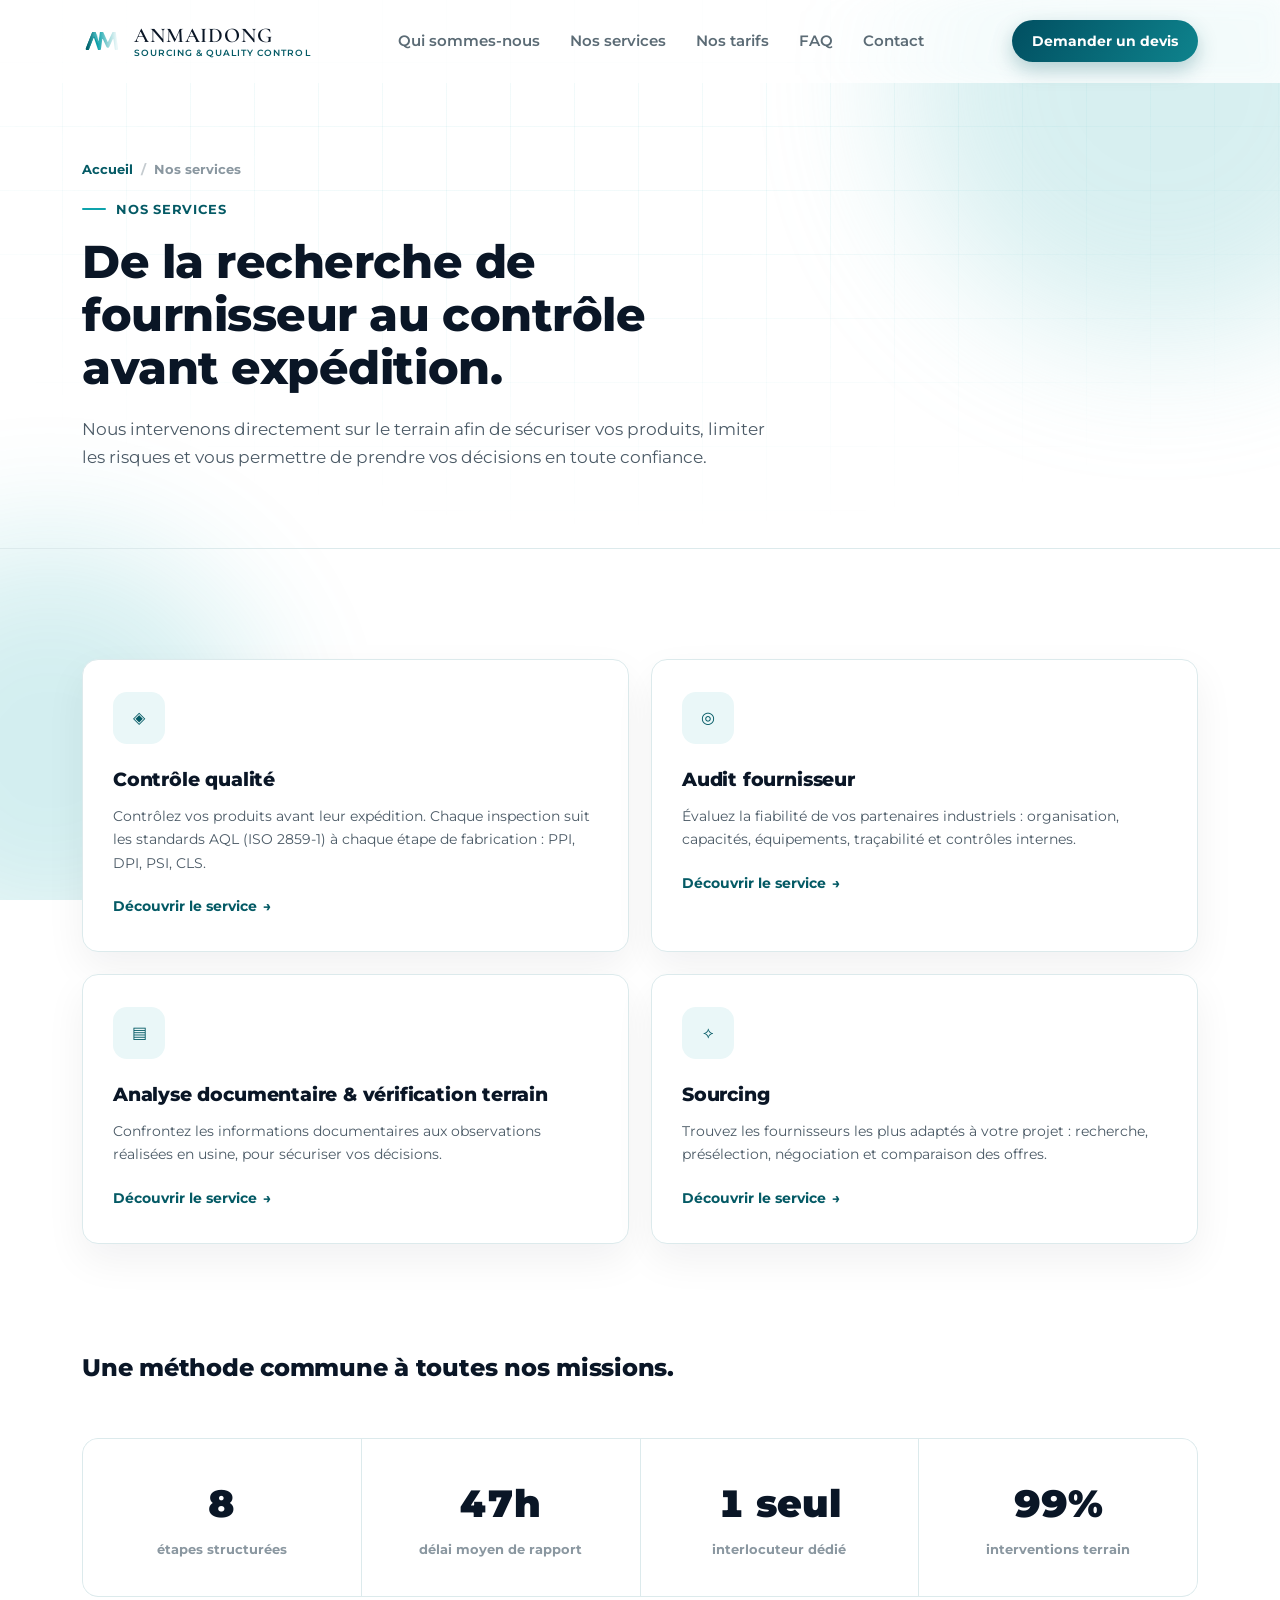
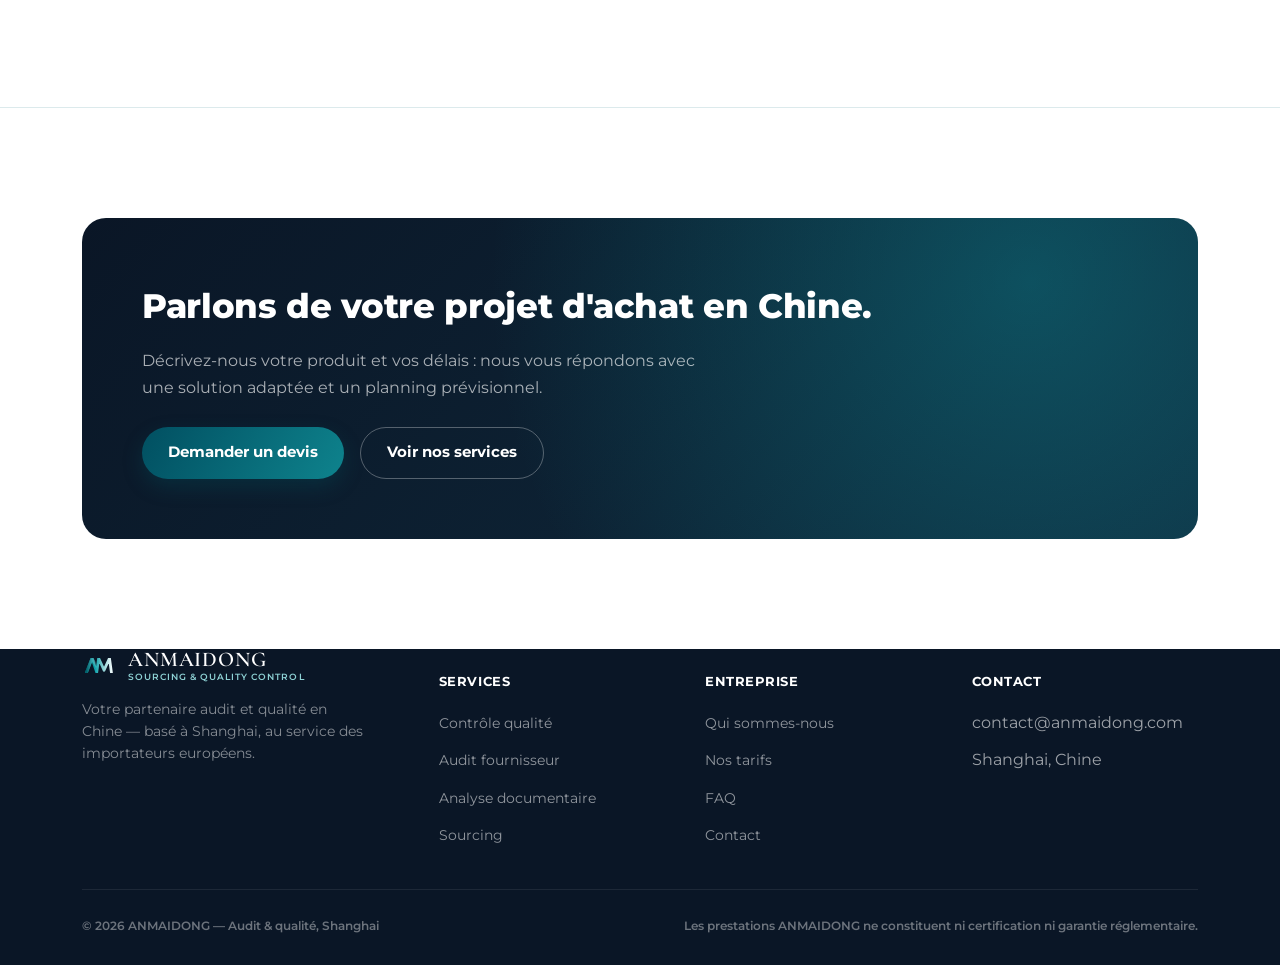
==== services/index.html @ c8d82228 "first commit" ====
<!DOCTYPE html>
<html lang="fr">
<head>
<meta charset="UTF-8">
<meta name="viewport" content="width=device-width, initial-scale=1.0">
<title>Nos services — ANMAIDONG</title>
<meta name="description" content="Contrôle qualité, audit fournisseur, analyse documentaire et sourcing en Chine pour importateurs européens.">
<link rel="preconnect" href="https://fonts.googleapis.com">
<link rel="preconnect" href="https://fonts.gstatic.com" crossorigin>
<link rel="stylesheet" href="../assets/css/style.css">

</head>
<body>
<div class="bg-fx"><div class="bg-grid"></div><div class="orb orb1"></div><div class="orb orb2"></div></div>
<div class="scroll-progress"></div>
<svg width="0" height="0" style="position:absolute">
  <defs>
    <linearGradient id="gradM" x1="0%" y1="50%" x2="100%" y2="50%">
      <stop offset="0%" stop-color="#03737D"/>
      <stop offset="35%" stop-color="#0EA3AC"/>
      <stop offset="68%" stop-color="#8ED2D5"/>
      <stop offset="100%" stop-color="#EAF7F8"/>
    </linearGradient>
    <linearGradient id="gradA" x1="0%" y1="50%" x2="100%" y2="50%">
      <stop offset="0%" stop-color="#02616B"/>
      <stop offset="60%" stop-color="#3FAEB5"/>
      <stop offset="100%" stop-color="#8ED2D5" stop-opacity="0.08"/>
    </linearGradient>
  </defs>
</svg>

<header id="site-header">
  <nav class="wrap">
    <a href="../index.html" class="brand">
      <svg viewBox="0 0 700 320" width="40" height="18">
        <polyline points="92,297 206,6 303,297 342,6 454,252 566,6 606,297" fill="none" stroke="url(#gradM)" stroke-width="58" stroke-linecap="round" stroke-linejoin="round"/>
        <polyline points="92,297 206,6 300,175" fill="none" stroke="url(#gradA)" stroke-width="58" stroke-linecap="round" stroke-linejoin="round" opacity="0.9"/>
      </svg>
      <span class="brand-word"><span class="name">ANMAIDONG</span><span class="tag">SOURCING &amp; QUALITY CONTROL</span></span>
    </a>
    <ul class="nav-links">
      <li><a href="../qui-sommes-nous.html">Qui sommes-nous</a></li>
      <li><a href="../services/index.html">Nos services</a></li>
      <li><a href="../tarifs.html">Nos tarifs</a></li>
      <li><a href="../faq.html">FAQ</a></li>
      <li><a href="../contact.html">Contact</a></li>
    </ul>
    <div class="nav-right">
      <a href="../contact.html" class="btn btn-primary btn-sm">Demander un devis</a>
      <div class="burger" aria-label="Menu"><span></span></div>
    </div>
  </nav>
</header>
<div class="mobile-menu">
    <a href="../index.html">Accueil</a>
    <a href="../qui-sommes-nous.html">Qui sommes-nous</a>
    <a href="../services/index.html">Nos services</a>
    <a href="../tarifs.html">Nos tarifs</a>
    <a href="../faq.html">FAQ</a>
    <a href="../contact.html">Contact</a>
    <a href="../contact.html" class="btn btn-primary btn-block">Demander un devis</a>
</div>

<section class="page-hero compact border-b">
  <div class="wrap">
    <div class="crumb" data-reveal><a href="../index.html">Accueil</a><span class="sep">/</span><span>Nos services</span></div>
    <div class="kicker" data-reveal>NOS SERVICES</div>
    <h1 data-reveal style="font-size:clamp(30px,4vw,46px);max-width:20ch;line-height:1.15;margin-bottom:20px;">De la recherche de fournisseur au contrôle avant expédition.</h1>
    <p data-reveal style="font-size:17px;max-width:64ch;">Nous intervenons directement sur le terrain afin de sécuriser vos produits, limiter les risques et vous permettre de prendre vos décisions en toute confiance.</p>
  </div>
</section>

<section>
  <div class="wrap">
    <div class="service-grid" data-reveal-group>
      <a href="controle-qualite.html" class="service-card tilt" data-reveal style="--i:0">
        <div class="tilt-inner">
          <div class="sc-icon">◈</div>
          <h3>Contrôle qualité</h3>
          <p>Contrôlez vos produits avant leur expédition. Chaque inspection suit les standards AQL (ISO 2859-1) à chaque étape de fabrication : PPI, DPI, PSI, CLS.</p>
          <span class="sc-link">Découvrir le service <span class="arrow">→</span></span>
        </div>
      </a>
      <a href="audit-fournisseur.html" class="service-card tilt" data-reveal style="--i:1">
        <div class="tilt-inner">
          <div class="sc-icon">◎</div>
          <h3>Audit fournisseur</h3>
          <p>Évaluez la fiabilité de vos partenaires industriels : organisation, capacités, équipements, traçabilité et contrôles internes.</p>
          <span class="sc-link">Découvrir le service <span class="arrow">→</span></span>
        </div>
      </a>
      <a href="analyse-documentaire.html" class="service-card tilt" data-reveal style="--i:2">
        <div class="tilt-inner">
          <div class="sc-icon">▤</div>
          <h3>Analyse documentaire &amp; vérification terrain</h3>
          <p>Confrontez les informations documentaires aux observations réalisées en usine, pour sécuriser vos décisions.</p>
          <span class="sc-link">Découvrir le service <span class="arrow">→</span></span>
        </div>
      </a>
      <a href="sourcing.html" class="service-card tilt" data-reveal style="--i:3">
        <div class="tilt-inner">
          <div class="sc-icon">⟡</div>
          <h3>Sourcing</h3>
          <p>Trouvez les fournisseurs les plus adaptés à votre projet : recherche, présélection, négociation et comparaison des offres.</p>
          <span class="sc-link">Découvrir le service <span class="arrow">→</span></span>
        </div>
      </a>
    </div>
  </div>
</section>

<section class="border-b" style="padding-top:0;">
  <div class="wrap">
    <div class="section-head" data-reveal><h2 style="font-size:24px;">Une méthode commune à toutes nos missions.</h2></div>
    <div class="stat-strip" data-reveal-group>
      <div class="stat-cell" data-reveal style="--i:0"><span class="count"><span data-count="8" data-suffix="">0</span></span><span class="stat-lbl">étapes structurées</span></div>
      <div class="stat-cell" data-reveal style="--i:1"><span class="count"><span data-count="48" data-suffix="h">0h</span></span><span class="stat-lbl">délai moyen de rapport</span></div>
      <div class="stat-cell" data-reveal style="--i:2"><span class="count"><span data-count="1" data-suffix=" seul">0</span></span><span class="stat-lbl">interlocuteur dédié</span></div>
      <div class="stat-cell" data-reveal style="--i:3"><span class="count"><span data-count="100" data-suffix="%">0%</span></span><span class="stat-lbl">interventions terrain</span></div>
    </div>
  </div>
</section>


<section>
  <div class="wrap">
    <div class="cta-band" data-reveal="scale">
      <h2>Parlons de votre projet d'achat en Chine.</h2>
      <p style="max-width:52ch;">Décrivez-nous votre produit et vos délais : nous vous répondons avec une solution adaptée et un planning prévisionnel.</p>
      <div class="actions">
        <a href="../contact.html" class="btn btn-primary">Demander un devis</a>
        <a href="../services/index.html" class="btn btn-ghost" style="border-color:rgba(255,255,255,0.3);color:#fff;">Voir nos services</a>
      </div>
    </div>
  </div>
</section>

<footer>
  <div class="wrap">
    <div class="footer-grid">
      <div class="footer-col">
        <a href="../index.html" class="brand" style="margin-bottom:16px;">
          <svg viewBox="0 0 700 320" width="34" height="15.5">
        <polyline points="92,297 206,6 303,297 342,6 454,252 566,6 606,297" fill="none" stroke="url(#gradM)" stroke-width="58" stroke-linecap="round" stroke-linejoin="round"/>
        <polyline points="92,297 206,6 300,175" fill="none" stroke="url(#gradA)" stroke-width="58" stroke-linecap="round" stroke-linejoin="round" opacity="0.9"/>
      </svg>
          <span class="brand-word"><span class="name">ANMAIDONG</span><span class="tag">SOURCING &amp; QUALITY CONTROL</span></span>
        </a>
        <p style="color:rgba(255,255,255,0.5);font-size:13.5px;max-width:32ch;">Votre partenaire audit et qualité en Chine — basé à Shanghai, au service des importateurs européens.</p>
      </div>
      <div class="footer-col">
        <h5>SERVICES</h5>
        <ul>
          <li><a href="../services/controle-qualite.html">Contrôle qualité</a></li>
          <li><a href="../services/audit-fournisseur.html">Audit fournisseur</a></li>
          <li><a href="../services/analyse-documentaire.html">Analyse documentaire</a></li>
          <li><a href="../services/sourcing.html">Sourcing</a></li>
        </ul>
      </div>
      <div class="footer-col">
        <h5>ENTREPRISE</h5>
        <ul>
          <li><a href="../qui-sommes-nous.html">Qui sommes-nous</a></li>
          <li><a href="../tarifs.html">Nos tarifs</a></li>
          <li><a href="../faq.html">FAQ</a></li>
          <li><a href="../contact.html">Contact</a></li>
        </ul>
      </div>
      <div class="footer-col">
        <h5>CONTACT</h5>
        <ul>
          <li>contact@anmaidong.com</li>
          <li>Shanghai, Chine</li>
        </ul>
      </div>
    </div>
    <div class="footer-bottom">
      <span class="foot-note">© 2026 ANMAIDONG — Audit &amp; qualité, Shanghai</span>
      <span class="foot-note">Les prestations ANMAIDONG ne constituent ni certification ni garantie réglementaire.</span>
    </div>
  </div>
</footer>
<script src="../assets/js/main.js"></script>
</body>
</html>
---- assets/css/style.css ----
/* ============================================================
   ANMAIDONG — Design system
   Navy #0A1626 / Teal #0EA3AC / Teal deep #045A65
   ============================================================ */

@import url('https://fonts.googleapis.com/css2?family=Cormorant+Garamond:wght@500;600&family=Montserrat:wght@400;500;600;700;800;900&family=JetBrains+Mono:wght@400;500&display=swap');

:root{
  --navy:#0A1626;
  --navy-2:#0F2036;
  --teal:#0EA3AC;
  --teal-bright:#14C6D1;
  --teal-deep:#045A65;
  --teal-d1:#014F61;
  --teal-d2:#0E838D;
  --teal-light:#8ED2D5;
  --teal-tint:#EAF7F8;
  --teal-tint2:#F4FAFA;
  --red:#AC1B22;
  --paper:#FFFFFF;
  --paper-soft:#F7FBFB;
  --line:#DCEAEC;
  --ink-soft:#4B5A66;
  --muted:#8A97A0;
  --radius:16px;
  --radius-sm:10px;
  --shadow-soft:0 20px 50px rgba(10,22,38,0.07);
  --shadow-card:0 16px 40px rgba(10,22,38,0.06);
  --ease:cubic-bezier(.22,1,.36,1);
}

*{box-sizing:border-box;}
html{scroll-behavior:smooth;}
body{
  margin:0;background:var(--paper);color:var(--navy);
  font-family:'Montserrat',sans-serif;font-size:16px;line-height:1.65;
  -webkit-font-smoothing:antialiased;overflow-x:hidden;
  opacity:0; animation:pageIn .5s var(--ease) forwards;
}
@keyframes pageIn{to{opacity:1;}}

h1,h2,h3,h4{font-family:'Montserrat',sans-serif;font-weight:800;color:var(--navy);margin:0;letter-spacing:-0.01em;}
p{margin:0 0 1em;color:var(--ink-soft);max-width:60ch;font-weight:400;}
a{color:inherit;text-decoration:none;}
ul{padding:0;margin:0;}
.wrap{max-width:1180px;margin:0 auto;padding:0 32px;position:relative;}
section{padding:110px 0;position:relative;}
.border-b{border-bottom:1px solid var(--line);}
.mono{font-family:'JetBrains Mono',monospace;}

::selection{background:var(--teal);color:#fff;}

/* ---------- Background texture: blueprint grid + drifting orbs ---------- */
.bg-fx{position:fixed;inset:0;z-index:-2;overflow:hidden;pointer-events:none;}
.bg-grid{
  position:absolute;inset:-2px;
  background-image:
    linear-gradient(rgba(14,163,172,0.055) 1px, transparent 1px),
    linear-gradient(90deg, rgba(14,163,172,0.055) 1px, transparent 1px);
  background-size:64px 64px;
  mask-image:radial-gradient(ellipse 90% 70% at 50% 0%, black 40%, transparent 85%);
}
.orb{position:absolute;border-radius:50%;filter:blur(70px);opacity:0.35;}
.orb1{width:520px;height:520px;background:var(--teal-light);top:-180px;right:-140px;animation:drift1 22s ease-in-out infinite;}
.orb2{width:420px;height:420px;background:var(--teal);top:60vh;left:-160px;opacity:0.18;animation:drift2 26s ease-in-out infinite;}
@keyframes drift1{0%,100%{transform:translate(0,0);}50%{transform:translate(-40px,50px);}}
@keyframes drift2{0%,100%{transform:translate(0,0);}50%{transform:translate(50px,-40px);}}

/* ---------- Scroll progress bar ---------- */
.scroll-progress{position:fixed;top:0;left:0;height:3px;background:linear-gradient(90deg,var(--teal-d1),var(--teal-bright));z-index:999;width:0%;transition:width .1s linear;}

/* ---------- Kicker / section head ---------- */
.kicker{font-weight:700;font-size:13px;letter-spacing:0.06em;color:var(--teal-deep);margin-bottom:16px;display:flex;align-items:center;gap:10px;}
.kicker::before{content:"";width:24px;height:2px;background:var(--teal);border-radius:2px;}
.section-head{max-width:660px;margin-bottom:56px;}
.section-head h2{font-size:clamp(28px,3.4vw,42px);margin-bottom:16px;line-height:1.18;}
.section-head.center{margin-left:auto;margin-right:auto;text-align:center;}

/* ---------- Reveal on scroll ---------- */
[data-reveal]{opacity:0;transform:translateY(28px);transition:opacity .7s var(--ease), transform .7s var(--ease);}
[data-reveal].in{opacity:1;transform:translateY(0);}
[data-reveal="scale"]{transform:translateY(0) scale(0.94);}
[data-reveal="scale"].in{transform:scale(1);}
[data-reveal="left"]{transform:translateX(-32px);}
[data-reveal="left"].in{transform:translateX(0);}
[data-reveal="right"]{transform:translateX(32px);}
[data-reveal="right"].in{transform:translateX(0);}
[data-reveal-group] [data-reveal]{transition-delay:calc(var(--i, 0) * 90ms);}

/* ---------- Logo ---------- */
.brand{display:flex;align-items:center;gap:12px;}
.brand svg{display:block;}
.brand-word{display:flex;flex-direction:column;line-height:1.05;}
.brand-word .name{font-family:'Cormorant Garamond',serif;font-weight:600;font-size:21px;letter-spacing:0.04em;color:var(--navy);}
.brand-word .tag{font-weight:600;font-size:8.5px;letter-spacing:0.12em;color:var(--teal-deep);margin-top:2px;}
footer .brand-word .name{color:#fff;}
footer .brand-word .tag{color:var(--teal-light);}

/* ---------- Header / nav ---------- */
header{position:fixed;top:0;left:0;right:0;z-index:200;background:rgba(255,255,255,0.85);backdrop-filter:blur(10px) saturate(1.4);border-bottom:1px solid transparent;transition:border-color .3s, box-shadow .3s, background .3s;}
header.scrolled{border-bottom-color:var(--line);box-shadow:0 2px 30px rgba(10,22,38,0.06);}
nav.wrap{display:flex;align-items:center;justify-content:space-between;height:82px;}
.nav-links{display:flex;gap:30px;list-style:none;margin:0;padding:0;}
.nav-links a{font-size:14.5px;font-weight:600;color:#5B6B75;position:relative;padding:6px 0;transition:color .2s;}
.nav-links a::after{content:"";position:absolute;left:0;bottom:-2px;width:0;height:2px;background:var(--teal);border-radius:2px;transition:width .25s var(--ease);}
.nav-links a:hover,.nav-links a.active{color:var(--navy);}
.nav-links a.active::after,.nav-links a:hover::after{width:100%;}
.nav-right{display:flex;align-items:center;gap:18px;}
.burger{display:none;width:40px;height:40px;border:1.5px solid var(--line);border-radius:10px;align-items:center;justify-content:center;cursor:pointer;background:#fff;}
.burger span{display:block;width:16px;height:1.5px;background:var(--navy);position:relative;}
.burger span::before,.burger span::after{content:"";position:absolute;left:0;width:16px;height:1.5px;background:var(--navy);transition:transform .25s;}
.burger span::before{top:-5px;}.burger span::after{top:5px;}

.mobile-menu{position:fixed;inset:82px 0 0 0;background:#fff;z-index:190;padding:30px 32px;display:none;flex-direction:column;gap:6px;}
.mobile-menu.open{display:flex;}
.mobile-menu a{font-size:19px;font-weight:700;padding:14px 0;border-bottom:1px solid var(--line);color:var(--navy);}
.mobile-menu .btn{margin-top:20px;justify-content:center;}

/* ---------- Buttons ---------- */
.btn{display:inline-flex;align-items:center;gap:8px;font-weight:700;font-size:14.5px;padding:13px 26px;border-radius:100px;cursor:pointer;transition:transform .25s var(--ease), box-shadow .25s var(--ease);border:none;position:relative;overflow:hidden;}
.btn-primary{background:linear-gradient(120deg,var(--teal-d1),var(--teal-d2));color:#fff;box-shadow:0 8px 20px rgba(4,90,101,0.28);}
.btn-primary:hover{transform:translateY(-2px);box-shadow:0 14px 28px rgba(4,90,101,0.36);}
.btn-primary::after{content:"";position:absolute;inset:0;background:linear-gradient(120deg,transparent,rgba(255,255,255,.35),transparent);transform:translateX(-120%);}
.btn-primary:hover::after{transform:translateX(120%);transition:transform .7s ease;}
.btn-ghost{background:transparent;color:var(--navy);border:1.5px solid var(--line);}
.btn-ghost:hover{border-color:var(--teal);color:var(--teal-deep);transform:translateY(-2px);}
.btn-sm{padding:10px 20px;font-size:13.5px;}
.btn-block{width:100%;justify-content:center;}

/* ---------- Hero shared ---------- */
.page-hero{padding-top:180px;padding-bottom:80px;position:relative;overflow:hidden;}
.page-hero.compact{padding-top:160px;padding-bottom:60px;}
.hero-eyebrow{font-weight:700;font-size:13px;letter-spacing:0.05em;color:var(--teal-deep);margin-bottom:20px;}
.crumb{font-size:12.5px;font-weight:700;color:var(--muted);margin-bottom:18px;display:flex;gap:8px;align-items:center;}
.crumb a{color:var(--teal-deep);}
.crumb .sep{opacity:.5;}

/* ---------- Map watermark ---------- */
.map-watermark{position:absolute;z-index:0;pointer-events:none;}
.map-watermark circle{fill:var(--teal-tint);}
.map-watermark .pin-drop{fill:var(--teal-deep);}

/* ---------- HERO: network / route visuals ---------- */
.hero-grid{display:grid;grid-template-columns:1.05fr 0.95fr;gap:56px;align-items:center;position:relative;z-index:2;}
.hero-stats{display:flex;gap:34px;margin-top:36px;flex-wrap:wrap;}
.hero-stat{border-left:2px solid var(--teal);padding-left:14px;}
.hero-stat .num{font-family:'Montserrat',sans-serif;font-weight:900;font-size:28px;color:var(--navy);display:block;line-height:1;}
.hero-stat .lbl{font-size:12px;color:var(--muted);font-weight:600;}

.console-card{
  background:linear-gradient(165deg,#0D1F2E,#0A1626);border-radius:var(--radius);padding:0;
  box-shadow:0 30px 70px rgba(10,22,38,0.35), 0 0 0 1px rgba(255,255,255,0.05) inset;
  position:relative;z-index:2;overflow:hidden;
}
.console-head{display:flex;align-items:center;justify-content:space-between;padding:18px 22px;border-bottom:1px solid rgba(255,255,255,0.08);}
.console-dots{display:flex;gap:6px;}
.console-dots span{width:9px;height:9px;border-radius:50%;background:rgba(255,255,255,0.15);}
.console-title{font-family:'JetBrains Mono',monospace;font-size:11px;color:rgba(255,255,255,0.55);letter-spacing:0.05em;}
.console-body{padding:22px 24px 20px;min-height:230px;}
.console-line{font-family:'JetBrains Mono',monospace;font-size:13px;color:rgba(255,255,255,0.75);margin-bottom:10px;opacity:0;white-space:nowrap;overflow:hidden;}
.console-line .ok{color:var(--teal-bright);font-weight:600;}
.console-line .prompt{color:var(--teal-light);margin-right:8px;}
.console-cursor{display:inline-block;width:7px;height:14px;background:var(--teal-bright);animation:blink 1s step-end infinite;vertical-align:middle;}
@keyframes blink{50%{opacity:0;}}
.console-map{padding:0 24px 26px;}
.route-path{fill:none;stroke:rgba(255,255,255,0.12);stroke-width:1.4;stroke-dasharray:4 5;}
.route-path-solid{fill:none;stroke:var(--teal-bright);stroke-width:2.2;stroke-dasharray:520;stroke-dashoffset:520;animation:draw 2.8s var(--ease) forwards .3s;filter:drop-shadow(0 0 6px rgba(20,198,209,0.6));}
@keyframes draw{to{stroke-dashoffset:0;}}
.route-dot{fill:var(--teal-bright);}
.route-dot.pulse{animation:pulse 2.2s ease-in-out infinite;}
@keyframes pulse{0%,100%{r:4.5;opacity:1;}50%{r:9;opacity:0.25;}}
.route-label{font-family:'JetBrains Mono',monospace;font-weight:500;font-size:9.5px;fill:rgba(255,255,255,0.45);letter-spacing:0.03em;}
.node-ring{fill:none;stroke:var(--teal);stroke-width:1;opacity:0;animation:ring 3s ease-out infinite;}
@keyframes ring{0%{opacity:0.7;r:3;}100%{opacity:0;r:16;}}

@media (prefers-reduced-motion: reduce){
  .route-path-solid{animation:none;stroke-dashoffset:0;}
  .route-dot.pulse,.node-ring,.orb1,.orb2{animation:none;}
  [data-reveal]{transition:none;opacity:1;transform:none;}
}

/* ---------- Trust / marquee strip ---------- */
.trust-bar{position:relative;z-index:2;margin-top:60px;background:var(--paper-soft);border-top:1px solid var(--line);border-bottom:1px solid var(--line);}
.trust-grid{display:grid;grid-template-columns:repeat(4,1fr);}
.trust-item{display:flex;align-items:center;gap:14px;padding:26px 22px;border-left:1px solid var(--line);}
.trust-item:first-child{border-left:none;}
.trust-item .icon{width:38px;height:38px;border-radius:50%;background:var(--teal-tint);display:flex;align-items:center;justify-content:center;flex-shrink:0;color:var(--teal-deep);font-weight:800;}
.trust-item span{font-size:13px;font-weight:700;line-height:1.3;color:var(--navy);}

.marquee{overflow:hidden;background:var(--navy);padding:16px 0;position:relative;}
.marquee-track{display:flex;gap:48px;white-space:nowrap;width:max-content;animation:marquee 28s linear infinite;}
.marquee-track span{color:rgba(255,255,255,0.55);font-family:'JetBrains Mono',monospace;font-size:13px;letter-spacing:0.04em;display:flex;align-items:center;gap:48px;}
.marquee-track span b{color:var(--teal-bright);font-weight:600;}
@keyframes marquee{from{transform:translateX(0);}to{transform:translateX(-50%);}}

/* ---------- Counters ---------- */
.stat-strip{display:grid;grid-template-columns:repeat(4,1fr);gap:1px;background:var(--line);border:1px solid var(--line);border-radius:var(--radius);overflow:hidden;}
.stat-cell{background:#fff;padding:34px 24px;text-align:center;}
.stat-cell .count{font-size:38px;font-weight:900;color:var(--navy);display:block;font-variant-numeric:tabular-nums;}
.stat-cell .count .suffix{color:var(--teal);}
.stat-cell .stat-lbl{font-size:12.5px;color:var(--muted);font-weight:700;margin-top:6px;}

/* ---------- Tilt cards ---------- */
.tilt{transform-style:preserve-3d;will-change:transform;transition:transform .15s ease-out, box-shadow .3s ease;}
.tilt-inner{transform:translateZ(30px);}

/* ---------- About / values ---------- */
.about-grid{display:grid;grid-template-columns:1fr 1fr;gap:70px;}
.about-block{margin-bottom:32px;}
.about-block h3{font-size:13px;font-weight:700;letter-spacing:0.04em;color:var(--teal-deep);margin-bottom:10px;}
.values-list{list-style:none;margin:0;padding:0;border-top:1px solid var(--line);}
.values-list li{display:grid;grid-template-columns:150px 1fr;gap:20px;padding:20px 4px;border-bottom:1px solid var(--line);align-items:baseline;transition:padding-left .3s var(--ease), background .3s;}
.values-list li:hover{padding-left:12px;background:var(--paper-soft);}
.values-list strong{font-size:15.5px;font-weight:700;color:var(--teal-deep);}
.values-list p{margin:0;font-size:14.5px;}

/* ---------- Service cards (overview grid) ---------- */
.service-grid{display:grid;grid-template-columns:repeat(2,1fr);gap:22px;}
.service-card{
  background:#fff;border:1px solid var(--line);border-radius:var(--radius);padding:32px 30px;position:relative;overflow:hidden;
  box-shadow:var(--shadow-card);
}
.service-card::before{
  content:"";position:absolute;top:0;left:0;right:0;height:3px;
  background:linear-gradient(90deg,var(--teal-d1),var(--teal-bright));transform:scaleX(0);transform-origin:left;transition:transform .4s var(--ease);
}
.service-card:hover::before{transform:scaleX(1);}
.service-card:hover{box-shadow:0 26px 50px rgba(10,22,38,0.12);}
.service-card .sc-icon{
  width:52px;height:52px;border-radius:14px;background:var(--teal-tint);color:var(--teal-deep);
  display:flex;align-items:center;justify-content:center;margin-bottom:20px;
}
.service-card h3{font-size:19px;margin-bottom:10px;}
.service-card p{font-size:14px;margin-bottom:18px;}
.service-card .sc-link{font-size:13.5px;font-weight:700;color:var(--teal-deep);display:inline-flex;align-items:center;gap:6px;}
.service-card .sc-link .arrow{transition:transform .25s var(--ease);}
.service-card:hover .sc-link .arrow{transform:translateX(5px);}

/* ---------- Service detail page ---------- */
.service-detail-grid{display:grid;grid-template-columns:1fr 1fr;gap:60px;align-items:start;}
.tagline{color:var(--teal);font-weight:700;font-size:13px;letter-spacing:0.03em;margin-bottom:14px;display:block;}
.check-list{list-style:none;margin:0;padding:0;}
.check-list li{padding:11px 0 11px 30px;border-bottom:1px solid var(--line);font-size:14.5px;position:relative;color:var(--ink-soft);font-weight:500;}
.check-list li::before{content:"✓";position:absolute;left:0;top:9px;width:18px;height:18px;border-radius:50%;background:var(--teal-tint);color:var(--teal-deep);font-size:11px;font-weight:800;display:flex;align-items:center;justify-content:center;}
.steps-mini{display:flex;flex-direction:column;border:1px solid var(--line);border-radius:12px;overflow:hidden;}
.steps-mini div{display:flex;gap:16px;padding:15px 18px;border-bottom:1px solid var(--line);font-size:13.5px;align-items:center;font-weight:600;transition:background .2s;}
.steps-mini div:hover{background:var(--paper-soft);}
.steps-mini div:last-child{border-bottom:none;}
.steps-mini .num{font-weight:800;color:#fff;font-size:11px;min-width:38px;height:26px;border-radius:7px;background:linear-gradient(120deg,var(--teal-d1),var(--teal-d2));display:flex;align-items:center;justify-content:center;}
.deliverable-box{background:var(--paper-soft);border-radius:12px;padding:22px 24px;margin-top:22px;border-left:3px solid var(--teal);}
.deliverable-box h4{font-size:12px;text-transform:uppercase;letter-spacing:0.05em;color:var(--teal-deep);margin:0 0 12px;font-weight:800;}
.service-nav{display:flex;gap:10px;flex-wrap:wrap;margin-top:16px;}
.service-nav a{font-size:12.5px;font-weight:700;padding:8px 16px;border-radius:100px;border:1.5px solid var(--line);color:var(--ink-soft);transition:all .2s;}
.service-nav a.active,.service-nav a:hover{border-color:var(--teal);color:var(--teal-deep);background:var(--teal-tint);}

/* Scan visual for controle-qualite */
.scan-box{position:relative;border:1px solid var(--line);border-radius:var(--radius);overflow:hidden;background:var(--paper-soft);padding:34px;}
.scan-crate{position:relative;width:100%;max-width:280px;margin:0 auto;}
.scan-line{position:absolute;left:0;right:0;height:2px;background:linear-gradient(90deg,transparent,var(--teal-bright),transparent);box-shadow:0 0 12px 2px rgba(20,198,209,.6);animation:scanmove 2.6s ease-in-out infinite;}
@keyframes scanmove{0%{top:4%;}50%{top:92%;}100%{top:4%;}}
.scan-tag{position:absolute;background:#fff;border:1px solid var(--line);border-radius:8px;padding:4px 9px;font-family:'JetBrains Mono',monospace;font-size:10.5px;font-weight:600;color:var(--teal-deep);box-shadow:0 6px 16px rgba(10,22,38,.08);opacity:0;animation:tagpop .3s ease forwards;}

/* ---------- Timeline (méthode) — scrollytelling ---------- */
.timeline-wrap{position:relative;padding-left:46px;}
.timeline-wrap::before{content:"";position:absolute;left:14px;top:6px;bottom:6px;width:2px;background:var(--line);}
.timeline-fill{position:absolute;left:14px;top:6px;width:2px;background:linear-gradient(180deg,var(--teal-d1),var(--teal-bright));height:0%;transition:height .1s linear;}
.t-row{position:relative;padding:0 0 46px;}
.t-row:last-child{padding-bottom:0;}
.t-row .num{
  position:absolute;left:-46px;top:-2px;width:30px;height:30px;border-radius:50%;background:#fff;border:2px solid var(--line);
  color:var(--muted);display:flex;align-items:center;justify-content:center;font-weight:800;font-size:12.5px;transition:all .3s var(--ease);
}
.t-row.active .num{border-color:var(--teal);color:var(--teal-deep);background:var(--teal-tint);box-shadow:0 0 0 5px rgba(14,163,172,0.12);}
.t-row h4{font-size:17px;margin-bottom:5px;}
.t-row p{margin:0;font-size:14px;}

/* ---------- Pricing ---------- */
.pack-grid{display:grid;grid-template-columns:1fr 1fr;gap:26px;margin-bottom:70px;}
.pack-card{background:#fff;border:1px solid var(--line);border-radius:var(--radius);overflow:hidden;box-shadow:var(--shadow-card);}
.pack-head{background:linear-gradient(135deg,var(--teal-d1),var(--teal-d2));padding:26px 28px 22px;color:#fff;position:relative;overflow:hidden;}
.pack-head::after{content:"";position:absolute;inset:0;background-image:radial-gradient(circle at 90% 10%, rgba(255,255,255,0.18), transparent 60%);}
.pack-num{width:34px;height:34px;border-radius:50%;background:rgba(255,255,255,0.18);border:1.5px solid rgba(255,255,255,0.5);display:flex;align-items:center;justify-content:center;font-weight:800;font-size:14px;margin-bottom:14px;position:relative;z-index:1;}
.pack-head h3{color:#fff;font-size:20px;margin-bottom:10px;position:relative;z-index:1;}
.pack-pill{display:inline-block;background:rgba(255,255,255,0.16);border:1px solid rgba(255,255,255,0.4);border-radius:100px;padding:5px 14px;font-size:12px;font-weight:700;position:relative;z-index:1;}
.pack-body{padding:26px 28px 10px;}
.pack-body .use-case{font-size:13.5px;margin-bottom:16px;}
.pack-foot{display:flex;align-items:center;justify-content:space-between;padding:20px 28px;background:var(--paper-soft);border-top:1px solid var(--line);margin-top:14px;}
.pack-foot .price{font-size:26px;font-weight:800;color:var(--navy);}
.pack-foot .price span{font-size:12px;font-weight:600;color:var(--muted);}
.pack-foot .incl{font-size:11.5px;font-weight:700;color:var(--teal-deep);text-align:right;}

.subhead-row{display:flex;align-items:baseline;justify-content:space-between;margin-bottom:26px;flex-wrap:wrap;gap:10px;}
.subhead-row h3{font-size:19px;}
.indiv-grid{display:grid;grid-template-columns:repeat(3,1fr);gap:20px;margin-bottom:32px;}
.indiv-card{background:#fff;border:1px solid var(--line);border-radius:14px;padding:26px 22px;transition:box-shadow .25s var(--ease),transform .25s var(--ease);}
.indiv-card:hover{box-shadow:0 18px 34px rgba(10,22,38,0.08);transform:translateY(-4px);}
.indiv-card .tag{font-size:11px;font-weight:800;letter-spacing:0.04em;color:var(--teal);display:block;margin-bottom:10px;}
.indiv-card h4{font-size:16.5px;margin-bottom:8px;}
.indiv-card p{font-size:13.5px;margin-bottom:14px;}
.indiv-card .price-tag{font-size:15px;font-weight:800;color:var(--navy);}
.options-note{display:flex;justify-content:space-between;gap:32px;flex-wrap:wrap;background:var(--teal-tint);border-radius:14px;padding:22px 26px;font-size:13.5px;color:var(--teal-deep);font-weight:600;}

/* ---------- Why grid ---------- */
.why-grid{display:grid;grid-template-columns:repeat(4,1fr);gap:16px;}
.why-item{background:var(--paper-soft);border-radius:14px;padding:24px 20px;font-size:14px;display:flex;gap:12px;align-items:flex-start;font-weight:600;transition:transform .25s var(--ease), background .25s;}
.why-item:hover{transform:translateY(-4px);background:var(--teal-tint);}
.why-item .mark{width:24px;height:24px;border-radius:50%;background:var(--teal-tint);color:var(--teal-deep);flex-shrink:0;display:flex;align-items:center;justify-content:center;font-weight:800;font-size:13px;}
.why-item:hover .mark{background:#fff;}

/* ---------- Stamp box ---------- */
.stamp-box{border:1.5px solid var(--teal-light);border-radius:var(--radius);padding:34px 38px;position:relative;background:var(--paper-soft);}
.stamp-box::before{content:"ENGAGEMENT DE TRANSPARENCE";position:absolute;top:-12px;left:32px;background:var(--paper);padding:0 10px;font-size:11px;font-weight:800;letter-spacing:0.05em;color:var(--teal-deep);}

/* ---------- FAQ ---------- */
.faq-item{border-bottom:1px solid var(--line);}
.faq-q{display:flex;justify-content:space-between;align-items:center;gap:20px;padding:22px 0;cursor:pointer;font-size:16px;font-weight:700;}
.faq-q .plus{width:28px;height:28px;border-radius:50%;background:var(--teal-tint);color:var(--teal-deep);flex-shrink:0;display:flex;align-items:center;justify-content:center;font-size:16px;font-weight:800;transition:transform .25s var(--ease);}
.faq-item.open .plus{transform:rotate(45deg);}
.faq-a{max-height:0;overflow:hidden;transition:max-height .35s var(--ease);}
.faq-item.open .faq-a{max-height:400px;}
.faq-a p{padding-bottom:22px;font-size:14.5px;}

/* ---------- Contact ---------- */
.contact-grid{display:grid;grid-template-columns:0.9fr 1.1fr;gap:70px;}
.contact-badge{display:inline-block;background:var(--teal-tint);color:var(--teal-deep);font-weight:700;font-size:12px;padding:5px 14px;border-radius:100px;margin-bottom:16px;}
.field-row{display:grid;grid-template-columns:1fr 1fr;gap:16px;margin-bottom:16px;}
.field{display:flex;flex-direction:column;gap:6px;}
.field label{font-size:11.5px;font-weight:700;color:var(--muted);letter-spacing:0.03em;}
.field input,.field select,.field textarea{border:1.5px solid var(--line);background:#fff;padding:12px 14px;font-family:'Montserrat',sans-serif;font-size:14.5px;color:var(--navy);border-radius:10px;transition:border-color .2s, box-shadow .2s;}
.field input:focus,.field select:focus,.field textarea:focus{outline:none;border-color:var(--teal);box-shadow:0 0 0 4px rgba(14,163,172,0.12);}
.field-full{grid-column:1/-1;}
.contact-facts{display:flex;flex-direction:column;gap:18px;margin-top:30px;}
.contact-fact{display:flex;gap:14px;align-items:flex-start;}
.contact-fact .icon{width:34px;height:34px;border-radius:9px;background:var(--teal-tint);color:var(--teal-deep);display:flex;align-items:center;justify-content:center;flex-shrink:0;font-weight:800;font-size:14px;}
.contact-fact strong{display:block;font-size:14px;}
.contact-fact span{font-size:13px;color:var(--muted);}

/* ---------- CTA band ---------- */
.cta-band{background:linear-gradient(135deg,var(--navy),#0F2A3D);border-radius:24px;padding:60px 60px;position:relative;overflow:hidden;}
.cta-band::before{content:"";position:absolute;inset:0;background-image:radial-gradient(circle at 85% 20%, rgba(14,163,172,0.35), transparent 55%);}
.cta-band h2{color:#fff;font-size:clamp(24px,3vw,34px);margin-bottom:14px;position:relative;z-index:1;}
.cta-band p{color:rgba(255,255,255,0.65);position:relative;z-index:1;margin-bottom:26px;}
.cta-band .actions{display:flex;gap:16px;flex-wrap:wrap;position:relative;z-index:1;}

/* ---------- Footer ---------- */
/* ---------- Footer CTA (intégré, remplace l'ancienne bulle flottante) ---------- */
.footer-cta{padding:84px 0 54px;border-bottom:1px solid rgba(255,255,255,0.08);position:relative;overflow:hidden;--sx:80%;--sy:20%;}
.footer-cta::before{content:"";position:absolute;inset:0;background-image:radial-gradient(circle at var(--sx) var(--sy), rgba(14,163,172,0.28), transparent 55%);pointer-events:none;}
.footer-cta-inner{display:flex;justify-content:space-between;align-items:flex-end;gap:40px;flex-wrap:wrap;position:relative;z-index:1;}
.footer-cta h2{color:#fff;font-size:clamp(26px,3.3vw,40px);max-width:16ch;line-height:1.16;margin-bottom:14px;}
.footer-cta p{color:rgba(255,255,255,0.6);max-width:42ch;margin-bottom:0;}
.footer-cta .actions{display:flex;gap:14px;flex-wrap:wrap;flex-shrink:0;}

footer{padding:0 0 30px;background:var(--navy);color:rgba(255,255,255,0.6);}
.footer-grid{display:grid;grid-template-columns:1.4fr 1fr 1fr 1fr;gap:40px;padding-bottom:40px;border-bottom:1px solid rgba(255,255,255,0.08);}
.footer-col h5{color:#fff;font-size:13px;font-weight:700;letter-spacing:0.04em;margin-bottom:18px;}
.footer-col ul{list-style:none;display:flex;flex-direction:column;gap:11px;}
.footer-col a{font-size:13.5px;color:rgba(255,255,255,0.55);transition:color .2s;}
.footer-col a:hover{color:var(--teal-bright);}
.footer-bottom{display:flex;justify-content:space-between;align-items:center;flex-wrap:wrap;gap:16px;padding-top:26px;}
.foot-note{font-size:12px;color:rgba(255,255,255,0.4);font-weight:600;}

/* ---------- Split-text headline reveal ---------- */
.split-word{display:inline-block;overflow:hidden;vertical-align:top;padding-bottom:0.1em;margin-bottom:-0.1em;}
.split-word>span{display:inline-block;transform:translateY(115%);transition:transform .8s var(--ease);}
[data-reveal].in .split-word>span{transform:translateY(0);}

/* ---------- Magnetic buttons ---------- */
.magnetic{transition:transform .35s cubic-bezier(.34,1.56,.64,1), box-shadow .25s, background .2s;}

/* ---------- Cursor spotlight (dark panels) ---------- */
.spotlight{position:relative;}

/* ---------- Illustration panels ---------- */
.illus-panel{
  position:relative;border:1px solid var(--line);border-radius:var(--radius);background:var(--paper-soft);
  padding:30px;overflow:hidden;
}
.illus-panel svg{display:block;width:100%;height:auto;}
.illus-tag{position:absolute;top:16px;left:16px;font-family:'JetBrains Mono',monospace;font-size:10px;font-weight:600;letter-spacing:0.06em;color:var(--teal-deep);background:#fff;border:1px solid var(--line);border-radius:100px;padding:4px 10px;z-index:2;}
.illus-float{fill:#fff;stroke:var(--line);stroke-width:1;filter:drop-shadow(0 6px 14px rgba(10,22,38,.08));}
.illus-node{animation:illusPulse 2.6s ease-in-out infinite;}
@keyframes illusPulse{0%,100%{opacity:1;}50%{opacity:.45;}}
.illus-draw{stroke-dasharray:400;stroke-dashoffset:400;animation:illusDraw 2.2s var(--ease) forwards .2s;}
[data-reveal].in .illus-draw{animation-play-state:running;}
@keyframes illusDraw{to{stroke-dashoffset:0;}}

/* ---------- Zigzag illustrated sections ---------- */
.zigzag{display:grid;grid-template-columns:1fr 1fr;gap:64px;align-items:center;}
.zigzag.rev{direction:rtl;}
.zigzag.rev>*{direction:ltr;}
.zigzag .zz-text h3{font-size:clamp(22px,2.6vw,30px);line-height:1.2;margin-bottom:16px;}

/* ---------- Sticky stacking service cards (accueil) ---------- */
.stack-wrap{position:relative;}
.stack-item{position:sticky;top:96px;padding-top:18px;}
.stack-card{
  display:grid;grid-template-columns:1.1fr 0.9fr;gap:40px;align-items:center;
  background:#fff;border:1px solid var(--line);border-radius:26px;padding:44px 48px;
  box-shadow:0 34px 70px rgba(10,22,38,0.14);min-height:280px;
}
.stack-card .sc-icon{width:56px;height:56px;font-size:24px;border-radius:16px;background:var(--teal-tint);color:var(--teal-deep);display:flex;align-items:center;justify-content:center;margin-bottom:20px;}
.stack-card h3{font-size:clamp(21px,2.4vw,27px);margin-bottom:12px;}
.stack-card p{font-size:15px;max-width:44ch;}
.stack-card .sc-link{margin-top:8px;font-weight:700;font-size:14px;color:var(--teal-deep);display:inline-flex;align-items:center;gap:6px;}
.stack-card .sc-link .arrow{transition:transform .25s var(--ease);}
.stack-card:hover .sc-link .arrow{transform:translateX(5px);}
.stack-card .stack-visual{position:relative;}
.stack-card .stack-num{position:absolute;top:-18px;right:-6px;font-family:'JetBrains Mono',monospace;font-size:64px;font-weight:700;color:var(--teal-tint);z-index:0;line-height:1;}

/* ---------- Hub / network route illustration ---------- */
.hub-map{position:relative;}
.hub-map .hub-line{stroke:var(--teal-light);stroke-width:1.4;stroke-dasharray:3 5;fill:none;}
.hub-map .hub-city{fill:var(--teal-deep);}
.hub-map .hub-center{fill:var(--teal-bright);}
.hub-map text{font-family:'JetBrains Mono',monospace;font-size:8.5px;fill:var(--ink-soft);font-weight:600;letter-spacing:0.02em;}

/* ---------- Responsive ---------- */
@media (max-width: 980px){
  .nav-links{display:none;}
  .burger{display:flex;}
  .hero-grid,.about-grid,.contact-grid,.service-detail-grid{grid-template-columns:1fr;}
  .indiv-grid,.why-grid,.trust-grid,.service-grid,.stat-strip{grid-template-columns:1fr 1fr;}
  .pack-grid{grid-template-columns:1fr;}
  .field-row{grid-template-columns:1fr;}
  .trust-item{border-left:none;border-top:1px solid var(--line);}
  .trust-item:first-child{border-top:none;}
  .footer-grid{grid-template-columns:1fr 1fr;gap:32px;}
  .cta-band{padding:44px 28px;}
  .zigzag,.zigzag.rev{grid-template-columns:1fr;direction:ltr;gap:36px;}
  .stack-card{grid-template-columns:1fr;padding:34px 30px;min-height:0;}
  .stack-card .stack-visual{order:-1;max-width:280px;}
  .footer-cta-inner{align-items:flex-start;}
}
@media (max-width: 600px){
  section{padding:76px 0;}
  .indiv-grid,.why-grid,.trust-grid,.service-grid,.stat-strip{grid-template-columns:1fr;}
  .footer-grid{grid-template-columns:1fr;}
  .wrap{padding:0 22px;}
  .footer-cta{padding:64px 0 40px;}
  .footer-cta .actions{width:100%;}
  .footer-cta .actions .btn{flex:1;justify-content:center;}
  .stack-item{top:76px;}
}
@media (prefers-reduced-motion: reduce){
  .split-word>span{transition:none;transform:none;}
  .illus-draw{animation:none;stroke-dashoffset:0;}
  .illus-node{animation:none;}
}
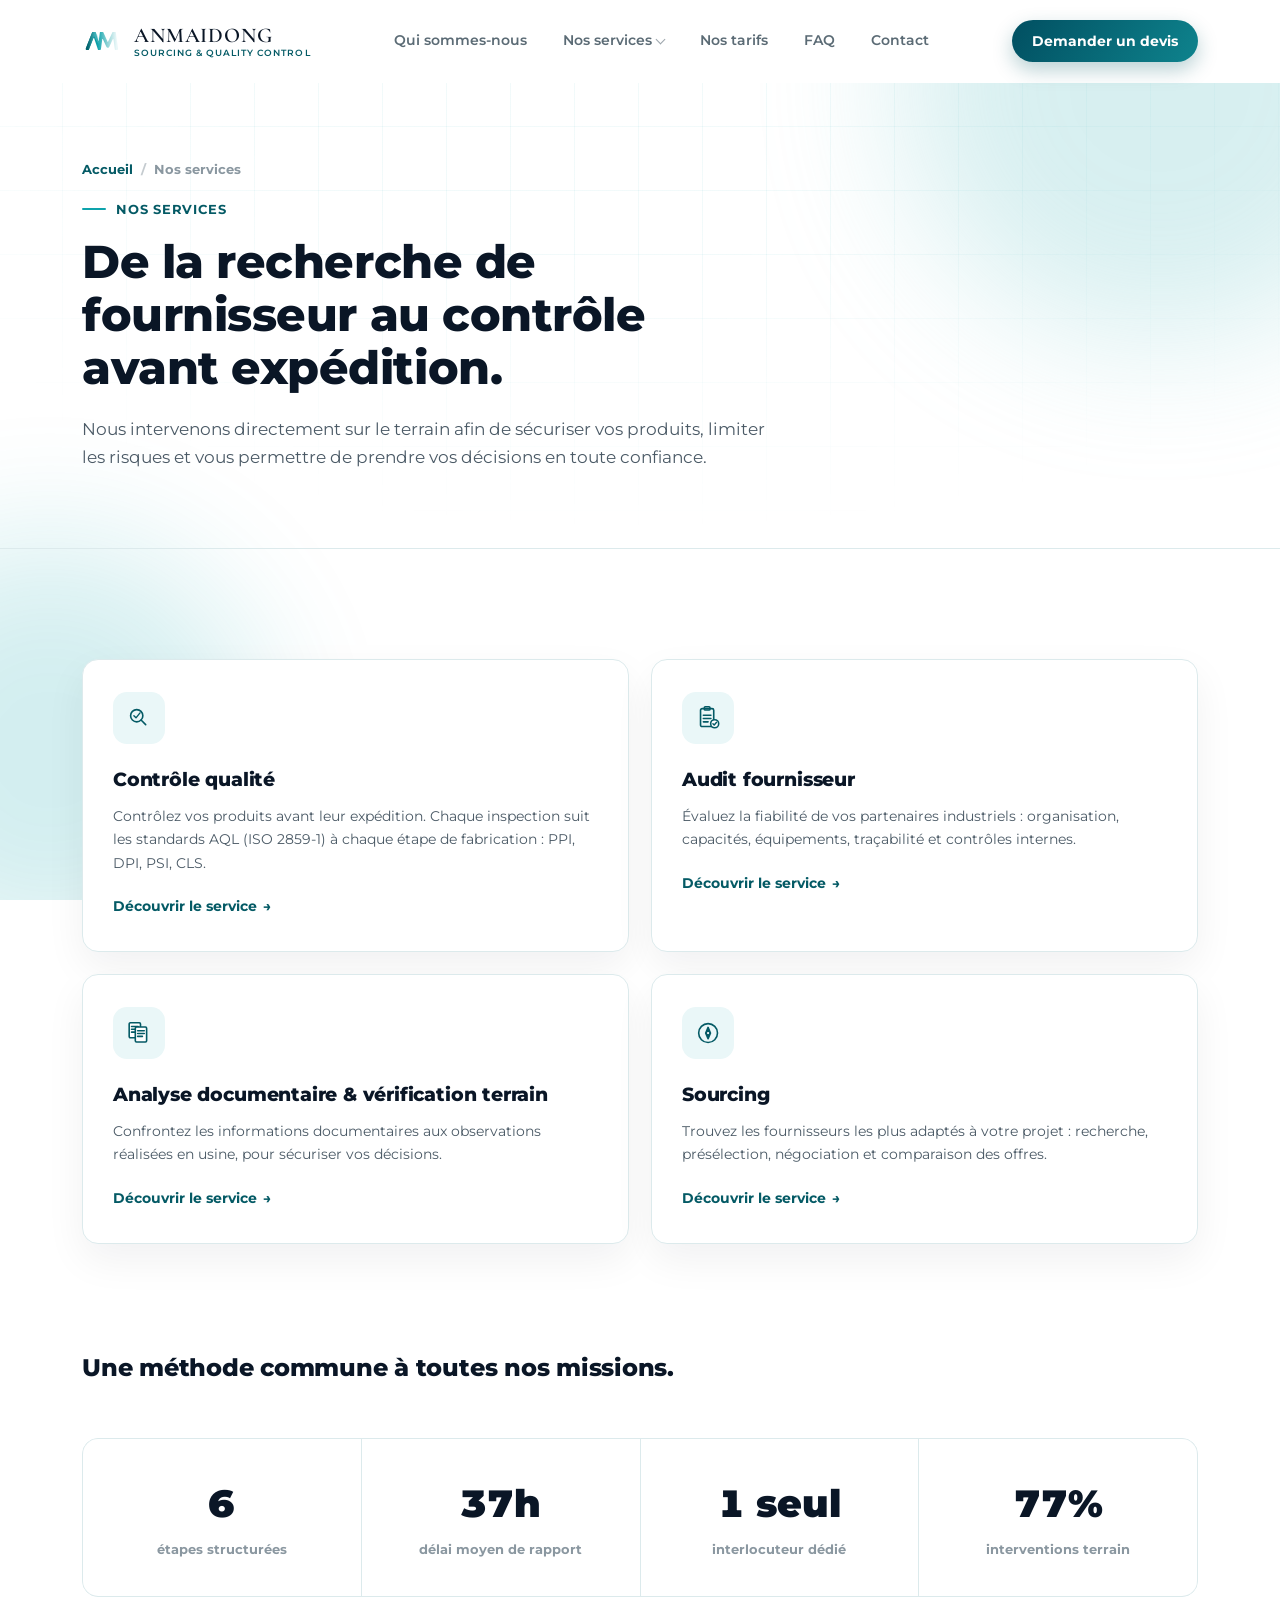
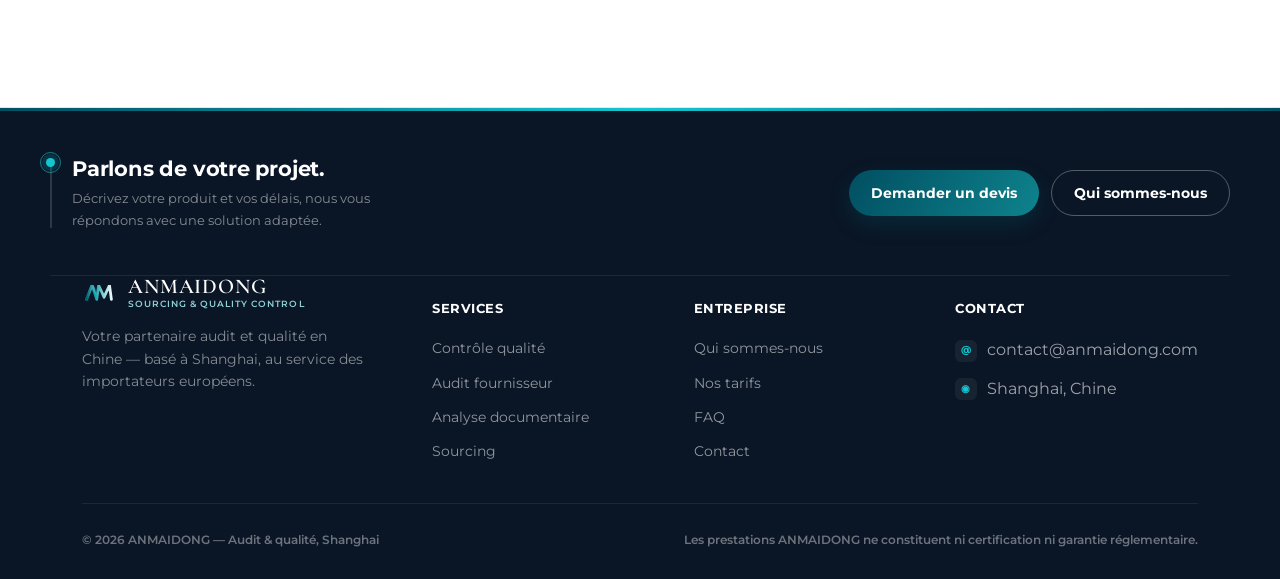
==== commit 9fe48f82: "gros push" ====
--- a/services/index.html
+++ b/services/index.html
@@ -5,6 +5,26 @@
 <meta name="viewport" content="width=device-width, initial-scale=1.0">
 <title>Nos services — ANMAIDONG</title>
 <meta name="description" content="Contrôle qualité, audit fournisseur, analyse documentaire et sourcing en Chine pour importateurs européens.">
+<link rel="icon" type="image/x-icon" href="/favicon/favicon.ico">
+<link rel="icon" type="image/png" sizes="16x16" href="/favicon/favicon-16x16.png">
+<link rel="icon" type="image/png" sizes="32x32" href="/favicon/favicon-32x32.png">
+<link rel="icon" type="image/png" sizes="48x48" href="/favicon/favicon-48x48.png">
+<link rel="apple-touch-icon" sizes="180x180" href="/favicon/apple-touch-icon.png">
+<link rel="mask-icon" href="/favicon/safari-pinned-tab.svg" color="#0EA3AC">
+<link rel="manifest" href="/favicon/site.webmanifest">
+<meta name="msapplication-TileColor" content="#0A1626">
+<meta name="msapplication-config" content="/favicon/browserconfig.xml">
+<meta name="theme-color" content="#0A1626">
+<meta property="og:type" content="website">
+<meta property="og:locale" content="fr_FR">
+<meta property="og:site_name" content="ANMAIDONG">
+<meta property="og:title" content="Nos services — ANMAIDONG">
+<meta property="og:description" content="Contrôle qualité, audit fournisseur, analyse documentaire et sourcing en Chine pour importateurs européens.">
+<meta property="og:image" content="/assets/images/og-image.png">
+<meta name="twitter:card" content="summary_large_image">
+<meta name="twitter:title" content="Nos services — ANMAIDONG">
+<meta name="twitter:description" content="Contrôle qualité, audit fournisseur, analyse documentaire et sourcing en Chine pour importateurs européens.">
+<meta name="twitter:image" content="/assets/images/og-image.png">
 <link rel="preconnect" href="https://fonts.googleapis.com">
 <link rel="preconnect" href="https://fonts.gstatic.com" crossorigin>
 <link rel="stylesheet" href="../assets/css/style.css">
@@ -40,7 +60,17 @@
     </a>
     <ul class="nav-links">
       <li><a href="../qui-sommes-nous.html">Qui sommes-nous</a></li>
-      <li><a href="../services/index.html">Nos services</a></li>
+      <li class="nav-has-mega">
+        <a href="../services/index.html">Nos services</a>
+        <div class="nav-mega">
+          <div class="nav-mega-card">
+            <a href="../services/controle-qualite.html" class="nav-mega-item"><span class="nm-icon"><svg viewBox="0 0 64 64" xmlns="http://www.w3.org/2000/svg"><g fill="none" stroke="currentColor" stroke-width="3.4" stroke-linecap="round" stroke-linejoin="round"><circle cx="27" cy="27" r="13"/><line x1="36.2" y1="36.2" x2="46" y2="46"/><path d="M21 27 L25.5 31.5 L34 21" stroke-width="3"/></g></svg></span><div><strong>Contrôle qualité</strong><span>Conformité avant expédition</span></div></a>
+            <a href="../services/audit-fournisseur.html" class="nav-mega-item"><span class="nm-icon"><svg viewBox="0 0 64 64" xmlns="http://www.w3.org/2000/svg"><g fill="none" stroke="currentColor" stroke-width="3.4" stroke-linecap="round" stroke-linejoin="round"><rect x="16" y="12" width="28" height="38" rx="3.5"/><rect x="24" y="8" width="12" height="7" rx="2"/><line x1="22" y1="26" x2="38" y2="26"/><line x1="22" y1="33" x2="38" y2="33"/><line x1="22" y1="40" x2="32" y2="40"/><circle cx="46" cy="44" r="8.5" fill="white" stroke="currentColor"/><path d="M42.3 44 L45 46.7 L50 41" stroke-width="3"/></g></svg></span><div><strong>Audit fournisseur</strong><span>Fiabilité industrielle</span></div></a>
+            <a href="../services/analyse-documentaire.html" class="nav-mega-item"><span class="nm-icon"><svg viewBox="0 0 64 64" xmlns="http://www.w3.org/2000/svg"><g fill="none" stroke="currentColor" stroke-width="3.4" stroke-linecap="round" stroke-linejoin="round"><rect x="11" y="10" width="24" height="32" rx="2.5" fill="white"/><line x1="16" y1="18" x2="30" y2="18"/><line x1="16" y1="24" x2="30" y2="24"/><line x1="16" y1="30" x2="26" y2="30"/><rect x="24" y="19" width="24" height="32" rx="2.5" fill="white"/><line x1="29" y1="27" x2="43" y2="27"/><line x1="29" y1="33" x2="43" y2="33"/><line x1="29" y1="39" x2="39" y2="39"/></g></svg></span><div><strong>Analyse documentaire</strong><span>Déclaré vs observé</span></div></a>
+            <a href="../services/sourcing.html" class="nav-mega-item"><span class="nm-icon"><svg viewBox="0 0 64 64" xmlns="http://www.w3.org/2000/svg"><g fill="none" stroke="currentColor" stroke-width="3.4" stroke-linecap="round" stroke-linejoin="round"><circle cx="32" cy="32" r="20"/><path d="M32 20 L37 32 L32 44 L27 32 Z" fill="currentColor"/><circle cx="32" cy="32" r="2.4" fill="white" stroke="none"/></g></svg></span><div><strong>Sourcing</strong><span>Trouver le bon fabricant</span></div></a>
+          </div>
+        </div>
+      </li>
       <li><a href="../tarifs.html">Nos tarifs</a></li>
       <li><a href="../faq.html">FAQ</a></li>
       <li><a href="../contact.html">Contact</a></li>
@@ -65,7 +95,7 @@
   <div class="wrap">
     <div class="crumb" data-reveal><a href="../index.html">Accueil</a><span class="sep">/</span><span>Nos services</span></div>
     <div class="kicker" data-reveal>NOS SERVICES</div>
-    <h1 data-reveal style="font-size:clamp(30px,4vw,46px);max-width:20ch;line-height:1.15;margin-bottom:20px;">De la recherche de fournisseur au contrôle avant expédition.</h1>
+    <h1 data-reveal data-split style="font-size:clamp(30px,4vw,46px);max-width:20ch;line-height:1.15;margin-bottom:20px;">De la recherche de fournisseur au contrôle avant expédition.</h1>
     <p data-reveal style="font-size:17px;max-width:64ch;">Nous intervenons directement sur le terrain afin de sécuriser vos produits, limiter les risques et vous permettre de prendre vos décisions en toute confiance.</p>
   </div>
 </section>
@@ -75,7 +105,7 @@
     <div class="service-grid" data-reveal-group>
       <a href="controle-qualite.html" class="service-card tilt" data-reveal style="--i:0">
         <div class="tilt-inner">
-          <div class="sc-icon">◈</div>
+          <div class="sc-icon"><svg viewBox="0 0 64 64" xmlns="http://www.w3.org/2000/svg"><g fill="none" stroke="currentColor" stroke-width="3.4" stroke-linecap="round" stroke-linejoin="round"><circle cx="27" cy="27" r="13"/><line x1="36.2" y1="36.2" x2="46" y2="46"/><path d="M21 27 L25.5 31.5 L34 21" stroke-width="3"/></g></svg></div>
           <h3>Contrôle qualité</h3>
           <p>Contrôlez vos produits avant leur expédition. Chaque inspection suit les standards AQL (ISO 2859-1) à chaque étape de fabrication : PPI, DPI, PSI, CLS.</p>
           <span class="sc-link">Découvrir le service <span class="arrow">→</span></span>
@@ -83,7 +113,7 @@
       </a>
       <a href="audit-fournisseur.html" class="service-card tilt" data-reveal style="--i:1">
         <div class="tilt-inner">
-          <div class="sc-icon">◎</div>
+          <div class="sc-icon"><svg viewBox="0 0 64 64" xmlns="http://www.w3.org/2000/svg"><g fill="none" stroke="currentColor" stroke-width="3.4" stroke-linecap="round" stroke-linejoin="round"><rect x="16" y="12" width="28" height="38" rx="3.5"/><rect x="24" y="8" width="12" height="7" rx="2"/><line x1="22" y1="26" x2="38" y2="26"/><line x1="22" y1="33" x2="38" y2="33"/><line x1="22" y1="40" x2="32" y2="40"/><circle cx="46" cy="44" r="8.5" fill="white" stroke="currentColor"/><path d="M42.3 44 L45 46.7 L50 41" stroke-width="3"/></g></svg></div>
           <h3>Audit fournisseur</h3>
           <p>Évaluez la fiabilité de vos partenaires industriels : organisation, capacités, équipements, traçabilité et contrôles internes.</p>
           <span class="sc-link">Découvrir le service <span class="arrow">→</span></span>
@@ -91,7 +121,7 @@
       </a>
       <a href="analyse-documentaire.html" class="service-card tilt" data-reveal style="--i:2">
         <div class="tilt-inner">
-          <div class="sc-icon">▤</div>
+          <div class="sc-icon"><svg viewBox="0 0 64 64" xmlns="http://www.w3.org/2000/svg"><g fill="none" stroke="currentColor" stroke-width="3.4" stroke-linecap="round" stroke-linejoin="round"><rect x="11" y="10" width="24" height="32" rx="2.5" fill="white"/><line x1="16" y1="18" x2="30" y2="18"/><line x1="16" y1="24" x2="30" y2="24"/><line x1="16" y1="30" x2="26" y2="30"/><rect x="24" y="19" width="24" height="32" rx="2.5" fill="white"/><line x1="29" y1="27" x2="43" y2="27"/><line x1="29" y1="33" x2="43" y2="33"/><line x1="29" y1="39" x2="39" y2="39"/></g></svg></div>
           <h3>Analyse documentaire &amp; vérification terrain</h3>
           <p>Confrontez les informations documentaires aux observations réalisées en usine, pour sécuriser vos décisions.</p>
           <span class="sc-link">Découvrir le service <span class="arrow">→</span></span>
@@ -99,7 +129,7 @@
       </a>
       <a href="sourcing.html" class="service-card tilt" data-reveal style="--i:3">
         <div class="tilt-inner">
-          <div class="sc-icon">⟡</div>
+          <div class="sc-icon"><svg viewBox="0 0 64 64" xmlns="http://www.w3.org/2000/svg"><g fill="none" stroke="currentColor" stroke-width="3.4" stroke-linecap="round" stroke-linejoin="round"><circle cx="32" cy="32" r="20"/><path d="M32 20 L37 32 L32 44 L27 32 Z" fill="currentColor"/><circle cx="32" cy="32" r="2.4" fill="white" stroke="none"/></g></svg></div>
           <h3>Sourcing</h3>
           <p>Trouvez les fournisseurs les plus adaptés à votre projet : recherche, présélection, négociation et comparaison des offres.</p>
           <span class="sc-link">Découvrir le service <span class="arrow">→</span></span>
@@ -122,20 +152,22 @@
 </section>
 
 
-<section>
-  <div class="wrap">
-    <div class="cta-band" data-reveal="scale">
-      <h2>Parlons de votre projet d'achat en Chine.</h2>
-      <p style="max-width:52ch;">Décrivez-nous votre produit et vos délais : nous vous répondons avec une solution adaptée et un planning prévisionnel.</p>
-      <div class="actions">
-        <a href="../contact.html" class="btn btn-primary">Demander un devis</a>
-        <a href="../services/index.html" class="btn btn-ghost" style="border-color:rgba(255,255,255,0.3);color:#fff;">Voir nos services</a>
-      </div>
-    </div>
-  </div>
-</section>
-
 <footer>
+  <div class="wrap footer-cta">
+    <div class="footer-cta-inner">
+      <div class="footer-cta-text">
+        <span class="footer-cta-dot"></span>
+        <div data-reveal>
+          <h2 data-split>Parlons de votre projet.</h2>
+          <p>Décrivez votre produit et vos délais, nous vous répondons avec une solution adaptée.</p>
+        </div>
+      </div>
+      <div class="actions" data-reveal>
+        <a href="../contact.html" class="btn btn-primary magnetic">Demander un devis</a>
+        <a href="../qui-sommes-nous.html" class="btn btn-ghost" style="border-color:rgba(255,255,255,0.3);color:#fff;">Qui sommes-nous</a>
+      </div>
+    </div>
+  </div>
   <div class="wrap">
     <div class="footer-grid">
       <div class="footer-col">
@@ -169,8 +201,8 @@
       <div class="footer-col">
         <h5>CONTACT</h5>
         <ul>
-          <li>contact@anmaidong.com</li>
-          <li>Shanghai, Chine</li>
+          <li><span class="fc-icon">@</span>contact@anmaidong.com</li>
+          <li><span class="fc-icon">◉</span>Shanghai, Chine</li>
         </ul>
       </div>
     </div>
@@ -180,6 +212,9 @@
     </div>
   </div>
 </footer>
+<button class="back-to-top" aria-label="Retour en haut">
+  <svg viewBox="0 0 24 24" fill="none" stroke="currentColor" stroke-width="2.2" stroke-linecap="round" stroke-linejoin="round"><line x1="12" y1="19" x2="12" y2="5"/><polyline points="5,12 12,5 19,12"/></svg>
+</button>
 <script src="../assets/js/main.js"></script>
 </body>
 </html>
--- a/assets/css/style.css
+++ b/assets/css/style.css
@@ -30,7 +30,7 @@
 }
 
 *{box-sizing:border-box;}
-html{scroll-behavior:smooth;}
+html{scroll-behavior:smooth;overflow-x:hidden;}
 body{
   margin:0;background:var(--paper);color:var(--navy);
   font-family:'Montserrat',sans-serif;font-size:16px;line-height:1.65;
@@ -76,15 +76,15 @@
 .section-head h2{font-size:clamp(28px,3.4vw,42px);margin-bottom:16px;line-height:1.18;}
 .section-head.center{margin-left:auto;margin-right:auto;text-align:center;}
 
-/* ---------- Reveal on scroll ---------- */
-[data-reveal]{opacity:0;transform:translateY(28px);transition:opacity .7s var(--ease), transform .7s var(--ease);}
-[data-reveal].in{opacity:1;transform:translateY(0);}
-[data-reveal="scale"]{transform:translateY(0) scale(0.94);}
+/* ---------- Reveal on scroll — focus-in, not slide-up ---------- */
+[data-reveal]{opacity:0;filter:blur(9px);transform:scale(0.975);transition:opacity 1s var(--ease), filter 1s var(--ease), transform 1s var(--ease);}
+[data-reveal].in{opacity:1;filter:blur(0);transform:scale(1);}
+[data-reveal="scale"]{transform:scale(0.93);}
 [data-reveal="scale"].in{transform:scale(1);}
-[data-reveal="left"]{transform:translateX(-32px);}
-[data-reveal="left"].in{transform:translateX(0);}
-[data-reveal="right"]{transform:translateX(32px);}
-[data-reveal="right"].in{transform:translateX(0);}
+[data-reveal="left"]{transform:translateX(-16px) scale(0.98);}
+[data-reveal="left"].in{transform:translateX(0) scale(1);}
+[data-reveal="right"]{transform:translateX(16px) scale(0.98);}
+[data-reveal="right"].in{transform:translateX(0) scale(1);}
 [data-reveal-group] [data-reveal]{transition-delay:calc(var(--i, 0) * 90ms);}
 
 /* ---------- Logo ---------- */
@@ -97,15 +97,39 @@
 footer .brand-word .tag{color:var(--teal-light);}
 
 /* ---------- Header / nav ---------- */
-header{position:fixed;top:0;left:0;right:0;z-index:200;background:rgba(255,255,255,0.85);backdrop-filter:blur(10px) saturate(1.4);border-bottom:1px solid transparent;transition:border-color .3s, box-shadow .3s, background .3s;}
+header{position:fixed;top:0;left:0;right:0;z-index:200;background:#fff;border-bottom:1px solid transparent;transition:border-color .3s, box-shadow .3s;}
 header.scrolled{border-bottom-color:var(--line);box-shadow:0 2px 30px rgba(10,22,38,0.06);}
 nav.wrap{display:flex;align-items:center;justify-content:space-between;height:82px;}
-.nav-links{display:flex;gap:30px;list-style:none;margin:0;padding:0;}
-.nav-links a{font-size:14.5px;font-weight:600;color:#5B6B75;position:relative;padding:6px 0;transition:color .2s;}
-.nav-links a::after{content:"";position:absolute;left:0;bottom:-2px;width:0;height:2px;background:var(--teal);border-radius:2px;transition:width .25s var(--ease);}
+.nav-links{display:flex;gap:4px;list-style:none;margin:0;padding:0;position:relative;}
+.nav-links li{position:relative;}
+.nav-links a{font-size:14px;font-weight:600;color:#5B6B75;position:relative;padding:9px 16px;display:block;border-radius:100px;transition:color .25s;z-index:2;}
 .nav-links a:hover,.nav-links a.active{color:var(--navy);}
-.nav-links a.active::after,.nav-links a:hover::after{width:100%;}
+.nav-indicator{position:absolute;top:0;height:100%;background:var(--teal-tint);border-radius:100px;z-index:1;opacity:0;transition:transform .35s var(--ease), width .35s var(--ease), opacity .2s;pointer-events:none;}
+.nav-links.indicator-ready .nav-indicator{opacity:1;}
 .nav-right{display:flex;align-items:center;gap:18px;}
+
+/* Mega menu — "Nos services" */
+.nav-has-mega{display:flex;align-items:center;}
+.nav-has-mega>a{display:flex;align-items:center;gap:5px;}
+.nav-has-mega>a::after{content:"";width:6px;height:6px;border-right:1.5px solid currentColor;border-bottom:1.5px solid currentColor;transform:rotate(45deg);margin-top:-3px;opacity:.6;transition:transform .25s;}
+.nav-has-mega:hover>a::after{transform:rotate(225deg);margin-top:3px;}
+.nav-mega{
+  position:absolute;top:100%;left:50%;transform:translateX(-50%);width:460px;padding-top:16px;
+  opacity:0;visibility:hidden;pointer-events:none;transition:opacity .22s var(--ease), visibility .22s;z-index:50;
+}
+.nav-has-mega:hover .nav-mega,.nav-has-mega:focus-within .nav-mega{opacity:1;visibility:visible;pointer-events:auto;}
+.nav-mega-card{
+  background:#fff;border:1px solid var(--line);border-radius:18px;box-shadow:0 30px 60px rgba(10,22,38,.16);
+  padding:14px;display:grid;grid-template-columns:1fr 1fr;gap:4px;
+  transform:translateY(6px);transition:transform .22s var(--ease);
+}
+.nav-has-mega:hover .nav-mega-card{transform:translateY(0);}
+.nav-mega-item{display:flex;gap:12px;align-items:flex-start;padding:12px;border-radius:12px;transition:background .2s;}
+.nav-mega-item:hover{background:var(--paper-soft);}
+.nav-mega-item .nm-icon{width:34px;height:34px;border-radius:9px;background:var(--teal-tint);color:var(--teal-deep);display:flex;align-items:center;justify-content:center;flex-shrink:0;font-size:15px;font-weight:700;}
+.nm-icon svg,.sc-icon svg,.ic-icon svg{width:58%;height:58%;}
+.nav-mega-item strong{display:block;font-size:13.5px;color:var(--navy);margin-bottom:2px;font-weight:700;}
+.nav-mega-item span{font-size:11.5px;color:var(--muted);}
 .burger{display:none;width:40px;height:40px;border:1.5px solid var(--line);border-radius:10px;align-items:center;justify-content:center;cursor:pointer;background:#fff;}
 .burger span{display:block;width:16px;height:1.5px;background:var(--navy);position:relative;}
 .burger span::before,.burger span::after{content:"";position:absolute;left:0;width:16px;height:1.5px;background:var(--navy);transition:transform .25s;}
@@ -130,6 +154,7 @@
 /* ---------- Hero shared ---------- */
 .page-hero{padding-top:180px;padding-bottom:80px;position:relative;overflow:hidden;}
 .page-hero.compact{padding-top:160px;padding-bottom:60px;}
+.page-hero.hero-bleed{overflow:visible;}
 .hero-eyebrow{font-weight:700;font-size:13px;letter-spacing:0.05em;color:var(--teal-deep);margin-bottom:20px;}
 .crumb{font-size:12.5px;font-weight:700;color:var(--muted);margin-bottom:18px;display:flex;gap:8px;align-items:center;}
 .crumb a{color:var(--teal-deep);}
@@ -176,7 +201,7 @@
 @media (prefers-reduced-motion: reduce){
   .route-path-solid{animation:none;stroke-dashoffset:0;}
   .route-dot.pulse,.node-ring,.orb1,.orb2{animation:none;}
-  [data-reveal]{transition:none;opacity:1;transform:none;}
+  [data-reveal]{transition:none;opacity:1;transform:none;filter:none;}
 }
 
 /* ---------- Trust / marquee strip ---------- */
@@ -260,19 +285,28 @@
 @keyframes scanmove{0%{top:4%;}50%{top:92%;}100%{top:4%;}}
 .scan-tag{position:absolute;background:#fff;border:1px solid var(--line);border-radius:8px;padding:4px 9px;font-family:'JetBrains Mono',monospace;font-size:10.5px;font-weight:600;color:var(--teal-deep);box-shadow:0 6px 16px rgba(10,22,38,.08);opacity:0;animation:tagpop .3s ease forwards;}
 
-/* ---------- Timeline (méthode) — scrollytelling ---------- */
-.timeline-wrap{position:relative;padding-left:46px;}
-.timeline-wrap::before{content:"";position:absolute;left:14px;top:6px;bottom:6px;width:2px;background:var(--line);}
-.timeline-fill{position:absolute;left:14px;top:6px;width:2px;background:linear-gradient(180deg,var(--teal-d1),var(--teal-bright));height:0%;transition:height .1s linear;}
-.t-row{position:relative;padding:0 0 46px;}
-.t-row:last-child{padding-bottom:0;}
-.t-row .num{
-  position:absolute;left:-46px;top:-2px;width:30px;height:30px;border-radius:50%;background:#fff;border:2px solid var(--line);
-  color:var(--muted);display:flex;align-items:center;justify-content:center;font-weight:800;font-size:12.5px;transition:all .3s var(--ease);
-}
-.t-row.active .num{border-color:var(--teal);color:var(--teal-deep);background:var(--teal-tint);box-shadow:0 0 0 5px rgba(14,163,172,0.12);}
-.t-row h4{font-size:17px;margin-bottom:5px;}
-.t-row p{margin:0;font-size:14px;}
+/* ---------- Notre méthode — timeline verticale illustrée ---------- */
+.method-wrap{position:relative;padding-left:78px;}
+.method-wrap::before{content:"";position:absolute;left:27px;top:8px;bottom:8px;width:2px;background:var(--line);}
+.method-fill{position:absolute;left:27px;top:8px;width:2px;background:linear-gradient(180deg,var(--teal-d1),var(--teal-bright));height:0%;transition:height .1s linear;}
+.method-row{position:relative;display:flex;gap:24px;align-items:flex-start;padding-bottom:48px;}
+.method-row:last-child{padding-bottom:0;}
+.method-num{
+  position:absolute;left:-78px;top:0;width:56px;height:56px;border-radius:50%;background:#fff;border:2px solid var(--line);
+  color:var(--muted);display:flex;align-items:center;justify-content:center;font-weight:800;font-size:14px;transition:all .35s var(--ease);z-index:1;
+}
+.method-row.active .method-num{border-color:var(--teal);color:var(--teal-deep);background:var(--teal-tint);box-shadow:0 0 0 6px rgba(14,163,172,0.12);}
+.method-icon{
+  flex-shrink:0;width:68px;height:68px;border-radius:18px;background:linear-gradient(140deg,var(--teal-tint),#fff);
+  border:1px solid var(--line);display:flex;align-items:center;justify-content:center;color:var(--teal-deep);
+  transition:transform .35s var(--ease),box-shadow .35s var(--ease),border-color .35s;
+}
+.method-row.active .method-icon{transform:scale(1.06);box-shadow:0 10px 26px rgba(14,163,172,0.18);border-color:var(--teal-light);}
+.method-icon svg{width:30px;height:30px;}
+.method-body{padding-top:8px;}
+.method-body h4{font-size:19px;margin-bottom:8px;}
+.method-body p{font-size:14.5px;margin-bottom:14px;max-width:52ch;}
+.hmethod-chip{display:inline-block;font-family:'JetBrains Mono',monospace;font-size:10.5px;font-weight:700;letter-spacing:0.03em;color:var(--teal-deep);background:var(--teal-tint);border:1px solid var(--teal-light);border-radius:100px;padding:6px 13px;}
 
 /* ---------- Pricing ---------- */
 .pack-grid{display:grid;grid-template-columns:1fr 1fr;gap:26px;margin-bottom:70px;}
@@ -298,7 +332,6 @@
 .indiv-card h4{font-size:16.5px;margin-bottom:8px;}
 .indiv-card p{font-size:13.5px;margin-bottom:14px;}
 .indiv-card .price-tag{font-size:15px;font-weight:800;color:var(--navy);}
-.options-note{display:flex;justify-content:space-between;gap:32px;flex-wrap:wrap;background:var(--teal-tint);border-radius:14px;padding:22px 26px;font-size:13.5px;color:var(--teal-deep);font-weight:600;}
 
 /* ---------- Why grid ---------- */
 .why-grid{display:grid;grid-template-columns:repeat(4,1fr);gap:16px;}
@@ -307,18 +340,22 @@
 .why-item .mark{width:24px;height:24px;border-radius:50%;background:var(--teal-tint);color:var(--teal-deep);flex-shrink:0;display:flex;align-items:center;justify-content:center;font-weight:800;font-size:13px;}
 .why-item:hover .mark{background:#fff;}
 
-/* ---------- Stamp box ---------- */
-.stamp-box{border:1.5px solid var(--teal-light);border-radius:var(--radius);padding:34px 38px;position:relative;background:var(--paper-soft);}
-.stamp-box::before{content:"ENGAGEMENT DE TRANSPARENCE";position:absolute;top:-12px;left:32px;background:var(--paper);padding:0 10px;font-size:11px;font-weight:800;letter-spacing:0.05em;color:var(--teal-deep);}
-
 /* ---------- FAQ ---------- */
-.faq-item{border-bottom:1px solid var(--line);}
-.faq-q{display:flex;justify-content:space-between;align-items:center;gap:20px;padding:22px 0;cursor:pointer;font-size:16px;font-weight:700;}
-.faq-q .plus{width:28px;height:28px;border-radius:50%;background:var(--teal-tint);color:var(--teal-deep);flex-shrink:0;display:flex;align-items:center;justify-content:center;font-size:16px;font-weight:800;transition:transform .25s var(--ease);}
-.faq-item.open .plus{transform:rotate(45deg);}
+.faq-tabs{display:flex;gap:10px;flex-wrap:wrap;margin-bottom:44px;}
+.faq-tab{font-size:13px;font-weight:700;padding:10px 20px;border-radius:100px;border:1.5px solid var(--line);background:#fff;color:var(--ink-soft);cursor:pointer;transition:all .2s;}
+.faq-tab:hover{border-color:var(--teal);color:var(--teal-deep);}
+.faq-tab.active{background:var(--navy);border-color:var(--navy);color:#fff;}
+.faq-list{columns:2;column-gap:22px;}
+.faq-item{break-inside:avoid;margin-bottom:20px;background:#fff;border:1px solid var(--line);border-radius:16px;padding:2px 22px;transition:border-color .25s,box-shadow .25s;}
+.faq-item:hover{border-color:var(--teal-light);}
+.faq-item.open{border-color:var(--teal);box-shadow:0 16px 34px rgba(10,22,38,.07);}
+.faq-q{display:flex;justify-content:space-between;align-items:center;gap:16px;padding:20px 0;cursor:pointer;font-size:15px;font-weight:700;line-height:1.4;}
+.faq-q .plus{width:26px;height:26px;border-radius:50%;background:var(--teal-tint);color:var(--teal-deep);flex-shrink:0;display:flex;align-items:center;justify-content:center;font-size:15px;font-weight:800;transition:transform .25s var(--ease);}
+.faq-item.open .plus{transform:rotate(45deg);background:var(--teal);color:#fff;}
 .faq-a{max-height:0;overflow:hidden;transition:max-height .35s var(--ease);}
 .faq-item.open .faq-a{max-height:400px;}
-.faq-a p{padding-bottom:22px;font-size:14.5px;}
+.faq-a p{padding-bottom:20px;font-size:13.5px;}
+.faq-cat-tag{display:inline-block;font-family:'JetBrains Mono',monospace;font-size:9.5px;font-weight:700;letter-spacing:0.04em;color:var(--teal-deep);background:var(--teal-tint);border-radius:100px;padding:3px 9px;margin-bottom:12px;}
 
 /* ---------- Contact ---------- */
 .contact-grid{display:grid;grid-template-columns:0.9fr 1.1fr;gap:70px;}
@@ -335,41 +372,47 @@
 .contact-fact strong{display:block;font-size:14px;}
 .contact-fact span{font-size:13px;color:var(--muted);}
 
-/* ---------- CTA band ---------- */
-.cta-band{background:linear-gradient(135deg,var(--navy),#0F2A3D);border-radius:24px;padding:60px 60px;position:relative;overflow:hidden;}
-.cta-band::before{content:"";position:absolute;inset:0;background-image:radial-gradient(circle at 85% 20%, rgba(14,163,172,0.35), transparent 55%);}
-.cta-band h2{color:#fff;font-size:clamp(24px,3vw,34px);margin-bottom:14px;position:relative;z-index:1;}
-.cta-band p{color:rgba(255,255,255,0.65);position:relative;z-index:1;margin-bottom:26px;}
-.cta-band .actions{display:flex;gap:16px;flex-wrap:wrap;position:relative;z-index:1;}
-
 /* ---------- Footer ---------- */
-/* ---------- Footer CTA (intégré, remplace l'ancienne bulle flottante) ---------- */
-.footer-cta{padding:84px 0 54px;border-bottom:1px solid rgba(255,255,255,0.08);position:relative;overflow:hidden;--sx:80%;--sy:20%;}
-.footer-cta::before{content:"";position:absolute;inset:0;background-image:radial-gradient(circle at var(--sx) var(--sy), rgba(14,163,172,0.28), transparent 55%);pointer-events:none;}
-.footer-cta-inner{display:flex;justify-content:space-between;align-items:flex-end;gap:40px;flex-wrap:wrap;position:relative;z-index:1;}
-.footer-cta h2{color:#fff;font-size:clamp(26px,3.3vw,40px);max-width:16ch;line-height:1.16;margin-bottom:14px;}
-.footer-cta p{color:rgba(255,255,255,0.6);max-width:42ch;margin-bottom:0;}
-.footer-cta .actions{display:flex;gap:14px;flex-wrap:wrap;flex-shrink:0;}
-
-footer{padding:0 0 30px;background:var(--navy);color:rgba(255,255,255,0.6);}
+/* ---------- Footer CTA (intégré, compact) ---------- */
+.footer-cta{padding:44px 0;border-bottom:1px solid rgba(255,255,255,0.08);}
+.footer-cta-inner{display:flex;justify-content:space-between;align-items:center;gap:28px;flex-wrap:wrap;position:relative;padding-left:22px;}
+.footer-cta-inner::before{content:"";position:absolute;left:0;top:3px;bottom:3px;width:2px;background:rgba(255,255,255,0.14);}
+.footer-cta-dot{position:absolute;left:-4px;top:3px;flex-shrink:0;width:9px;height:9px;border-radius:50%;background:var(--teal-bright);box-shadow:0 0 0 4px rgba(20,198,209,0.16);}
+.footer-cta-dot::before{content:"";position:absolute;inset:-6px;border-radius:50%;border:1px solid var(--teal-bright);opacity:0.6;animation:ring 2.4s ease-out infinite;}
+.footer-cta h2{color:#fff;font-size:clamp(18px,1.7vw,21px);line-height:1.3;margin-bottom:6px;font-weight:700;}
+.footer-cta p{color:rgba(255,255,255,0.5);font-size:13px;margin-bottom:0;max-width:40ch;}
+.footer-cta .actions{display:flex;gap:12px;flex-wrap:wrap;flex-shrink:0;}
+.footer-cta .actions .btn{padding:11px 22px;font-size:13.5px;}
+
+footer{padding:0 0 30px;background:var(--navy);color:rgba(255,255,255,0.6);border-top:3px solid transparent;border-image:linear-gradient(90deg,var(--teal-d1),var(--teal-bright),var(--teal-d1)) 1;}
 .footer-grid{display:grid;grid-template-columns:1.4fr 1fr 1fr 1fr;gap:40px;padding-bottom:40px;border-bottom:1px solid rgba(255,255,255,0.08);}
 .footer-col h5{color:#fff;font-size:13px;font-weight:700;letter-spacing:0.04em;margin-bottom:18px;}
-.footer-col ul{list-style:none;display:flex;flex-direction:column;gap:11px;}
+.footer-col ul{list-style:none;display:flex;flex-direction:column;gap:12px;}
+.footer-col li{display:flex;align-items:center;gap:10px;}
 .footer-col a{font-size:13.5px;color:rgba(255,255,255,0.55);transition:color .2s;}
 .footer-col a:hover{color:var(--teal-bright);}
+.fc-icon{width:22px;height:22px;border-radius:6px;background:rgba(255,255,255,0.06);color:var(--teal-bright);display:flex;align-items:center;justify-content:center;font-size:10px;font-weight:700;flex-shrink:0;}
 .footer-bottom{display:flex;justify-content:space-between;align-items:center;flex-wrap:wrap;gap:16px;padding-top:26px;}
 .foot-note{font-size:12px;color:rgba(255,255,255,0.4);font-weight:600;}
 
+/* ---------- Back to top ---------- */
+.back-to-top{
+  position:fixed;right:24px;bottom:24px;width:46px;height:46px;border-radius:50%;border:none;cursor:pointer;
+  background:var(--navy);color:#fff;display:flex;align-items:center;justify-content:center;
+  box-shadow:0 14px 30px rgba(10,22,38,0.28);opacity:0;visibility:hidden;transform:translateY(12px);
+  transition:opacity .3s,transform .3s,visibility .3s,background .2s;z-index:150;
+}
+.back-to-top.visible{opacity:1;visibility:visible;transform:translateY(0);}
+.back-to-top:hover{background:var(--teal-d1);}
+.back-to-top svg{width:17px;height:17px;}
+
 /* ---------- Split-text headline reveal ---------- */
-.split-word{display:inline-block;overflow:hidden;vertical-align:top;padding-bottom:0.1em;margin-bottom:-0.1em;}
-.split-word>span{display:inline-block;transform:translateY(115%);transition:transform .8s var(--ease);}
-[data-reveal].in .split-word>span{transform:translateY(0);}
+.split-word{display:inline-block;vertical-align:top;}
+.split-word>span{display:inline-block;opacity:0;filter:blur(7px);transition:opacity .7s var(--ease), filter .7s var(--ease);}
+[data-reveal].in .split-word>span{opacity:1;filter:blur(0);}
 
 /* ---------- Magnetic buttons ---------- */
 .magnetic{transition:transform .35s cubic-bezier(.34,1.56,.64,1), box-shadow .25s, background .2s;}
-
-/* ---------- Cursor spotlight (dark panels) ---------- */
-.spotlight{position:relative;}
 
 /* ---------- Illustration panels ---------- */
 .illus-panel{
@@ -382,7 +425,8 @@
 .illus-node{animation:illusPulse 2.6s ease-in-out infinite;}
 @keyframes illusPulse{0%,100%{opacity:1;}50%{opacity:.45;}}
 .illus-draw{stroke-dasharray:400;stroke-dashoffset:400;animation:illusDraw 2.2s var(--ease) forwards .2s;}
-[data-reveal].in .illus-draw{animation-play-state:running;}
+.illus-panel .illus-draw{animation-play-state:paused;}
+[data-reveal].in .illus-panel .illus-draw{animation-play-state:running;}
 @keyframes illusDraw{to{stroke-dashoffset:0;}}
 
 /* ---------- Zigzag illustrated sections ---------- */
@@ -393,8 +437,10 @@
 
 /* ---------- Sticky stacking service cards (accueil) ---------- */
 .stack-wrap{position:relative;}
-.stack-item{position:sticky;top:96px;padding-top:18px;}
+.stack-item{padding-bottom:13vh;}
+.stack-item:last-child{padding-bottom:0;}
 .stack-card{
+  position:sticky;top:96px;
   display:grid;grid-template-columns:1.1fr 0.9fr;gap:40px;align-items:center;
   background:#fff;border:1px solid var(--line);border-radius:26px;padding:44px 48px;
   box-shadow:0 34px 70px rgba(10,22,38,0.14);min-height:280px;
@@ -408,6 +454,86 @@
 .stack-card .stack-visual{position:relative;}
 .stack-card .stack-num{position:absolute;top:-18px;right:-6px;font-family:'JetBrains Mono',monospace;font-size:64px;font-weight:700;color:var(--teal-tint);z-index:0;line-height:1;}
 
+/* ---------- Service detail extras: AQL sampling visual ---------- */
+.aql-box{border:1px solid var(--line);border-radius:var(--radius);background:var(--paper-soft);padding:26px 28px;margin-top:22px;}
+.aql-box h4{font-size:12px;text-transform:uppercase;letter-spacing:0.05em;color:var(--teal-deep);margin:0 0 10px;font-weight:800;}
+.aql-box p{font-size:13.5px;margin-bottom:18px;}
+.aql-grid{display:grid;grid-template-columns:repeat(10,1fr);gap:5px;max-width:300px;}
+.aql-grid span{aspect-ratio:1;border-radius:3px;background:var(--line);display:block;}
+.aql-grid span.sample{background:var(--teal);}
+.aql-grid span.defect{background:var(--red);}
+.aql-legend{display:flex;gap:18px;margin-top:14px;flex-wrap:wrap;}
+.aql-legend span{display:flex;align-items:center;gap:7px;font-size:11.5px;font-weight:700;color:var(--ink-soft);}
+.aql-legend i{width:11px;height:11px;border-radius:3px;display:inline-block;background:var(--line);}
+.aql-legend .l-sample i{background:var(--teal);}
+.aql-legend .l-defect i{background:var(--red);}
+
+/* ---------- Service detail extras: horizontal flow steps ---------- */
+.flow-steps{display:flex;align-items:flex-start;justify-content:space-between;gap:4px;margin-top:6px;}
+.flow-step{flex:1;text-align:center;position:relative;padding-top:2px;}
+.flow-step .fs-dot{width:40px;height:40px;border-radius:50%;background:linear-gradient(120deg,var(--teal-d1),var(--teal-d2));color:#fff;display:flex;align-items:center;justify-content:center;font-weight:800;font-size:10.5px;margin:0 auto 10px;position:relative;z-index:1;box-shadow:0 8px 16px rgba(4,90,101,0.22);}
+.flow-step .fs-label{font-size:11.5px;font-weight:700;color:var(--navy);line-height:1.3;padding:0 4px;}
+.flow-step:not(:last-child)::after{content:"";position:absolute;top:20px;left:calc(50% + 22px);right:calc(-50% + 22px);height:2px;background:var(--line);}
+
+/* ---------- Service detail extras: audit radar chart ---------- */
+.radar-box{border:1px solid var(--line);border-radius:var(--radius);background:var(--paper-soft);padding:28px;margin-top:22px;}
+.radar-box h4{font-size:12px;text-transform:uppercase;letter-spacing:0.05em;color:var(--teal-deep);margin:0 0 4px;font-weight:800;}
+.radar-box .sub{font-size:12px;color:var(--muted);margin-bottom:14px;}
+.radar-axis{stroke:var(--line);stroke-width:1;fill:none;}
+.radar-shape{fill:rgba(14,163,172,0.16);stroke:var(--teal);stroke-width:2;}
+.radar-label{font-family:'JetBrains Mono',monospace;font-size:7.5px;fill:var(--ink-soft);font-weight:700;letter-spacing:0.01em;}
+.radar-dot{fill:var(--teal-deep);}
+
+/* ---------- Service detail extras: fournisseurs comparison mock ---------- */
+.compare-mock{border:1px solid var(--line);border-radius:var(--radius);background:#fff;margin-top:22px;box-shadow:var(--shadow-card);}
+.compare-mock .cm-head{border-radius:calc(var(--radius) - 1px) calc(var(--radius) - 1px) 0 0;}
+.compare-mock .cm-foot{border-radius:0 0 calc(var(--radius) - 1px) calc(var(--radius) - 1px);overflow:hidden;}
+.compare-mock .cm-head,.compare-mock .cm-row{display:grid;grid-template-columns:1.3fr 1fr 1fr 1fr;}
+.compare-mock .cm-head span,.compare-mock .cm-row span{padding:12px 8px;font-size:12px;border-bottom:1px solid var(--line);text-align:center;white-space:nowrap;}
+.compare-mock .cm-head span:first-child,.compare-mock .cm-row span:first-child{text-align:left;}
+.compare-mock .cm-head{background:var(--paper-soft);font-weight:800;color:var(--muted);font-size:10px;letter-spacing:0.03em;}
+.compare-mock .cm-row:last-of-type span{border-bottom:none;}
+.compare-mock .cm-row span:first-child{color:var(--ink-soft);font-weight:600;}
+.compare-mock .best{background:var(--teal-tint);color:var(--teal-deep);font-weight:800;position:relative;}
+.compare-mock .cm-head .best{position:relative;overflow:visible;}
+.compare-mock .cm-head .best::before{content:"RECOMMANDÉ";position:absolute;top:-9px;left:50%;transform:translateX(-50%);background:var(--teal-deep);color:#fff;font-size:7.5px;font-weight:800;padding:2.5px 7px;border-radius:100px;white-space:nowrap;letter-spacing:0.03em;}
+.compare-mock .cm-foot{padding:10px 12px;font-size:10.5px;color:var(--muted);font-style:italic;background:var(--paper-soft);}
+
+/* ---------- Tarifs: mini process steps (hero) ---------- */
+.mini-steps{display:flex;align-items:center;gap:14px;flex-wrap:wrap;margin-top:30px;}
+.mini-steps .ms-step{display:flex;align-items:center;gap:9px;font-size:13px;font-weight:700;color:var(--navy);}
+.mini-steps .ms-n{width:22px;height:22px;border-radius:50%;background:var(--teal-tint);color:var(--teal-deep);display:flex;align-items:center;justify-content:center;font-size:11px;font-weight:800;flex-shrink:0;}
+.mini-steps .ms-arrow{color:var(--muted);font-size:14px;}
+
+/* ---------- Tarifs: decision helper cards ---------- */
+.decision-grid{display:grid;grid-template-columns:repeat(3,1fr);gap:20px;}
+.decision-card{display:block;background:#fff;border:1px solid var(--line);border-radius:18px;padding:28px 26px;transition:transform .25s var(--ease),box-shadow .25s var(--ease),border-color .25s;}
+.decision-card:hover{transform:translateY(-5px);box-shadow:0 20px 40px rgba(10,22,38,0.1);border-color:var(--teal-light);}
+.decision-card .dc-icon{display:inline-flex;width:34px;height:34px;border-radius:10px;background:var(--teal-tint);color:var(--teal-deep);align-items:center;justify-content:center;font-weight:800;font-size:14px;margin-bottom:16px;}
+.decision-card h4{font-size:16px;margin-bottom:8px;}
+.decision-card p{font-size:13.5px;margin-bottom:14px;}
+.decision-card .dc-answer{font-size:13px;font-weight:800;color:var(--teal-deep);display:flex;align-items:center;gap:6px;}
+.decision-card:hover .dc-answer{text-decoration:underline;}
+
+/* ---------- Tarifs: pack comparison table ---------- */
+.pack-compare{border:1px solid var(--line);border-radius:var(--radius);overflow:hidden;background:#fff;box-shadow:var(--shadow-card);margin-bottom:56px;}
+.pc-row{display:grid;grid-template-columns:1.6fr 1fr 1fr;}
+.pc-row span{padding:14px 18px;font-size:13.5px;border-bottom:1px solid var(--line);display:flex;align-items:center;justify-content:center;text-align:center;}
+.pc-row span:first-child{justify-content:flex-start;text-align:left;color:var(--ink-soft);font-weight:600;}
+.pc-row:last-child span{border-bottom:none;}
+.pc-head{background:var(--paper-soft);}
+.pc-head span{flex-direction:column;font-weight:800;color:var(--navy);font-size:13px;padding-top:18px;padding-bottom:18px;}
+.pc-head span small{display:block;font-weight:700;color:var(--teal-deep);font-size:13px;margin-top:8px;}
+.pc-row span.yes{color:var(--teal-deep);font-weight:800;}
+.pc-row span.no{color:var(--muted);}
+
+/* ---------- Tarifs: individual prestation icon badge ---------- */
+.indiv-card .ic-icon{width:38px;height:38px;border-radius:10px;background:var(--teal-tint);color:var(--teal-deep);display:flex;align-items:center;justify-content:center;font-size:17px;margin-bottom:14px;}
+
+/* ---------- Tarifs: practical facts row ---------- */
+.tarif-facts{display:grid;grid-template-columns:1fr 1fr;gap:28px;background:#fff;border:1px solid var(--line);border-radius:var(--radius);padding:30px 32px;}
+.tarif-facts .contact-fact strong{color:var(--navy);}
+
 /* ---------- Hub / network route illustration ---------- */
 .hub-map{position:relative;}
 .hub-map .hub-line{stroke:var(--teal-light);stroke-width:1.4;stroke-dasharray:3 5;fill:none;}
@@ -419,6 +545,7 @@
 @media (max-width: 980px){
   .nav-links{display:none;}
   .burger{display:flex;}
+  .page-hero.hero-bleed{overflow:hidden;}
   .hero-grid,.about-grid,.contact-grid,.service-detail-grid{grid-template-columns:1fr;}
   .indiv-grid,.why-grid,.trust-grid,.service-grid,.stat-strip{grid-template-columns:1fr 1fr;}
   .pack-grid{grid-template-columns:1fr;}
@@ -426,24 +553,44 @@
   .trust-item{border-left:none;border-top:1px solid var(--line);}
   .trust-item:first-child{border-top:none;}
   .footer-grid{grid-template-columns:1fr 1fr;gap:32px;}
-  .cta-band{padding:44px 28px;}
   .zigzag,.zigzag.rev{grid-template-columns:1fr;direction:ltr;gap:36px;}
-  .stack-card{grid-template-columns:1fr;padding:34px 30px;min-height:0;}
+  .stack-item{padding-bottom:24px;}
+  .stack-card{position:static;grid-template-columns:1fr;padding:34px 30px;min-height:0;}
   .stack-card .stack-visual{order:-1;max-width:280px;}
-  .footer-cta-inner{align-items:flex-start;}
+  .footer-cta-inner{align-items:flex-start;flex-direction:column;}
+  .method-wrap{padding-left:64px;}
+  .method-wrap::before,.method-fill{left:19px;}
+  .method-num{left:-64px;width:42px;height:42px;font-size:12px;}
+  .method-icon{width:52px;height:52px;}
+  .method-icon svg{width:24px;height:24px;}
+  .decision-grid{grid-template-columns:1fr;}
+  .tarif-facts{grid-template-columns:1fr;}
+  .faq-list{columns:1;}
+  .pc-row{grid-template-columns:1.3fr 1fr 1fr;}
+  .pc-row span{padding:12px 10px;font-size:12.5px;}
 }
 @media (max-width: 600px){
   section{padding:76px 0;}
   .indiv-grid,.why-grid,.trust-grid,.service-grid,.stat-strip{grid-template-columns:1fr;}
   .footer-grid{grid-template-columns:1fr;}
   .wrap{padding:0 22px;}
-  .footer-cta{padding:64px 0 40px;}
+  .flow-steps{flex-direction:column;align-items:stretch;gap:18px;}
+  .flow-step{display:flex;align-items:center;gap:14px;text-align:left;}
+  .flow-step .fs-dot{margin:0;flex-shrink:0;}
+  .flow-step:not(:last-child)::after{display:none;}
+  .compare-mock{overflow-x:auto;}
+  .compare-mock .cm-head,.compare-mock .cm-row{min-width:380px;}
+  .method-wrap{padding-left:0;}
+  .method-wrap::before,.method-fill{display:none;}
+  .method-num{display:none;}
+  .method-row{flex-direction:column;gap:14px;}
+  .footer-cta{padding:34px 0;}
   .footer-cta .actions{width:100%;}
   .footer-cta .actions .btn{flex:1;justify-content:center;}
-  .stack-item{top:76px;}
 }
 @media (prefers-reduced-motion: reduce){
-  .split-word>span{transition:none;transform:none;}
+  .split-word>span{transition:none;opacity:1;filter:none;}
   .illus-draw{animation:none;stroke-dashoffset:0;}
   .illus-node{animation:none;}
-}
+  .method-fill{transition:none;}
+}
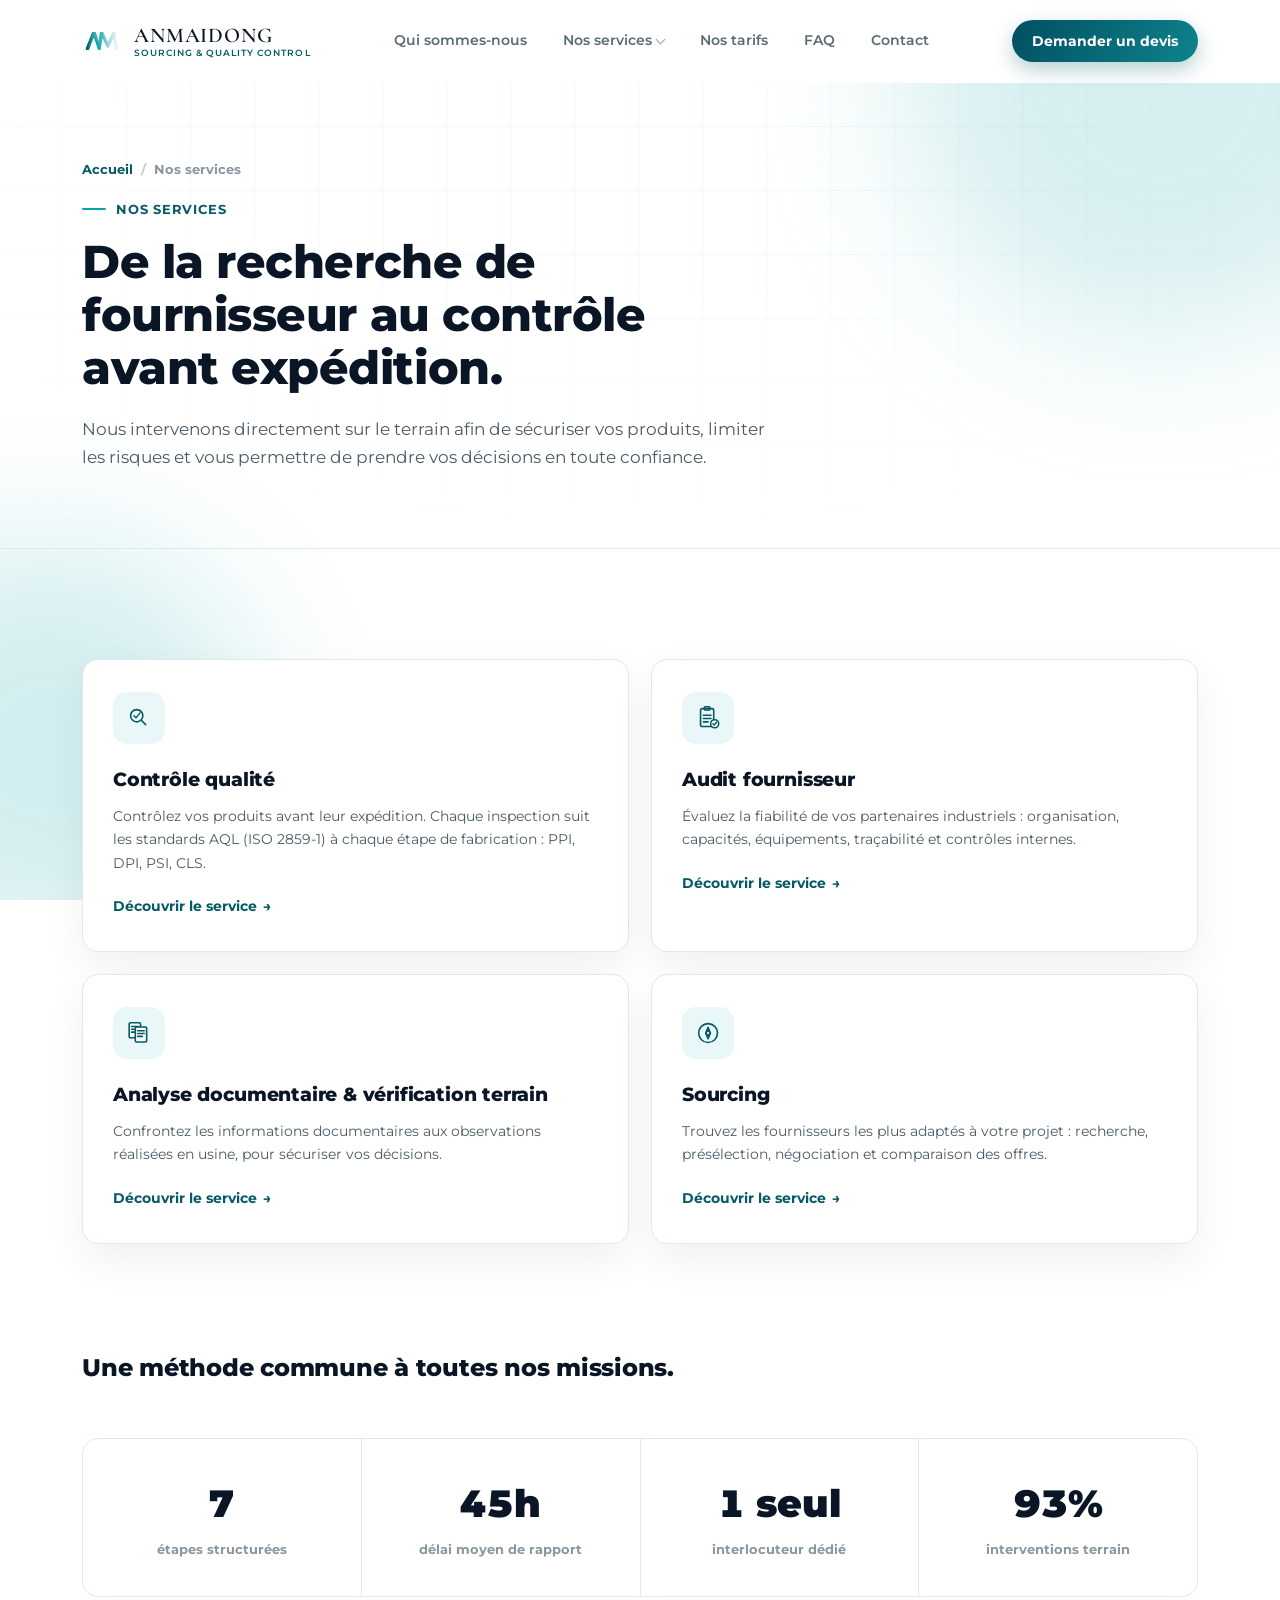
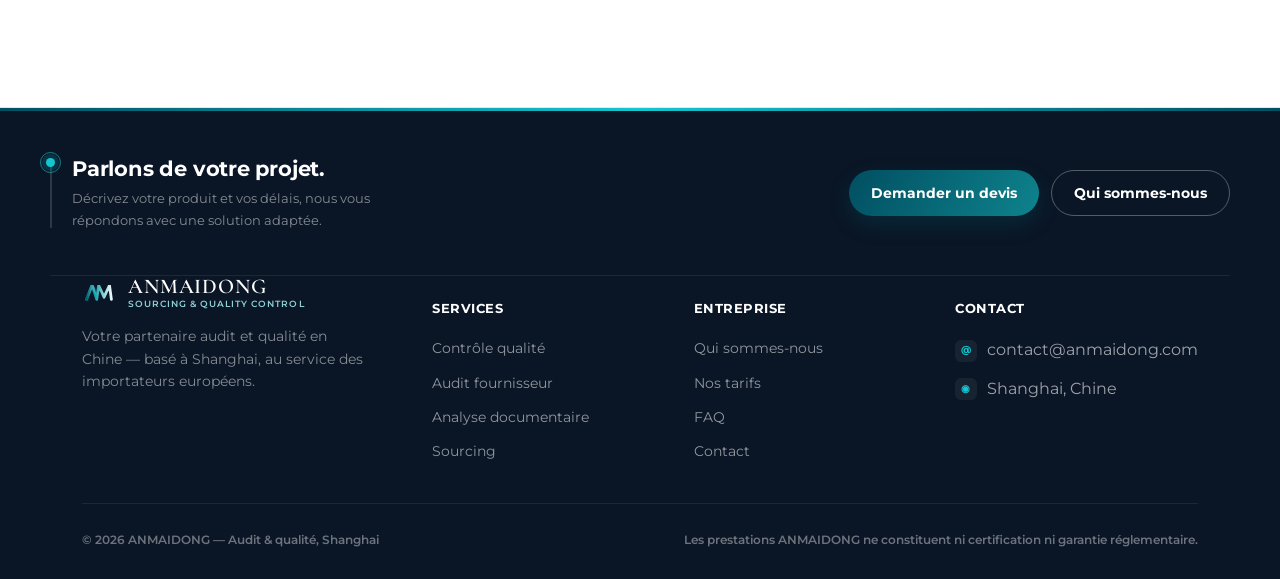
==== commit 93a10e1b: "Fix asset paths for GitHub Pages subpath deployment, add .nojekyll Favicon and OG/Twitter image link" ====
--- a/services/index.html
+++ b/services/index.html
@@ -5,26 +5,26 @@
 <meta name="viewport" content="width=device-width, initial-scale=1.0">
 <title>Nos services — ANMAIDONG</title>
 <meta name="description" content="Contrôle qualité, audit fournisseur, analyse documentaire et sourcing en Chine pour importateurs européens.">
-<link rel="icon" type="image/x-icon" href="/favicon/favicon.ico">
-<link rel="icon" type="image/png" sizes="16x16" href="/favicon/favicon-16x16.png">
-<link rel="icon" type="image/png" sizes="32x32" href="/favicon/favicon-32x32.png">
-<link rel="icon" type="image/png" sizes="48x48" href="/favicon/favicon-48x48.png">
-<link rel="apple-touch-icon" sizes="180x180" href="/favicon/apple-touch-icon.png">
-<link rel="mask-icon" href="/favicon/safari-pinned-tab.svg" color="#0EA3AC">
-<link rel="manifest" href="/favicon/site.webmanifest">
+<link rel="icon" type="image/x-icon" href="../favicon/favicon.ico">
+<link rel="icon" type="image/png" sizes="16x16" href="../favicon/favicon-16x16.png">
+<link rel="icon" type="image/png" sizes="32x32" href="../favicon/favicon-32x32.png">
+<link rel="icon" type="image/png" sizes="48x48" href="../favicon/favicon-48x48.png">
+<link rel="apple-touch-icon" sizes="180x180" href="../favicon/apple-touch-icon.png">
+<link rel="mask-icon" href="../favicon/safari-pinned-tab.svg" color="#0EA3AC">
+<link rel="manifest" href="../favicon/site.webmanifest">
 <meta name="msapplication-TileColor" content="#0A1626">
-<meta name="msapplication-config" content="/favicon/browserconfig.xml">
+<meta name="msapplication-config" content="../favicon/browserconfig.xml">
 <meta name="theme-color" content="#0A1626">
 <meta property="og:type" content="website">
 <meta property="og:locale" content="fr_FR">
 <meta property="og:site_name" content="ANMAIDONG">
 <meta property="og:title" content="Nos services — ANMAIDONG">
 <meta property="og:description" content="Contrôle qualité, audit fournisseur, analyse documentaire et sourcing en Chine pour importateurs européens.">
-<meta property="og:image" content="/assets/images/og-image.png">
+<meta property="og:image" content="../assets/images/og-image.png">
 <meta name="twitter:card" content="summary_large_image">
 <meta name="twitter:title" content="Nos services — ANMAIDONG">
 <meta name="twitter:description" content="Contrôle qualité, audit fournisseur, analyse documentaire et sourcing en Chine pour importateurs européens.">
-<meta name="twitter:image" content="/assets/images/og-image.png">
+<meta name="twitter:image" content="../assets/images/og-image.png">
 <link rel="preconnect" href="https://fonts.googleapis.com">
 <link rel="preconnect" href="https://fonts.gstatic.com" crossorigin>
 <link rel="stylesheet" href="../assets/css/style.css">
